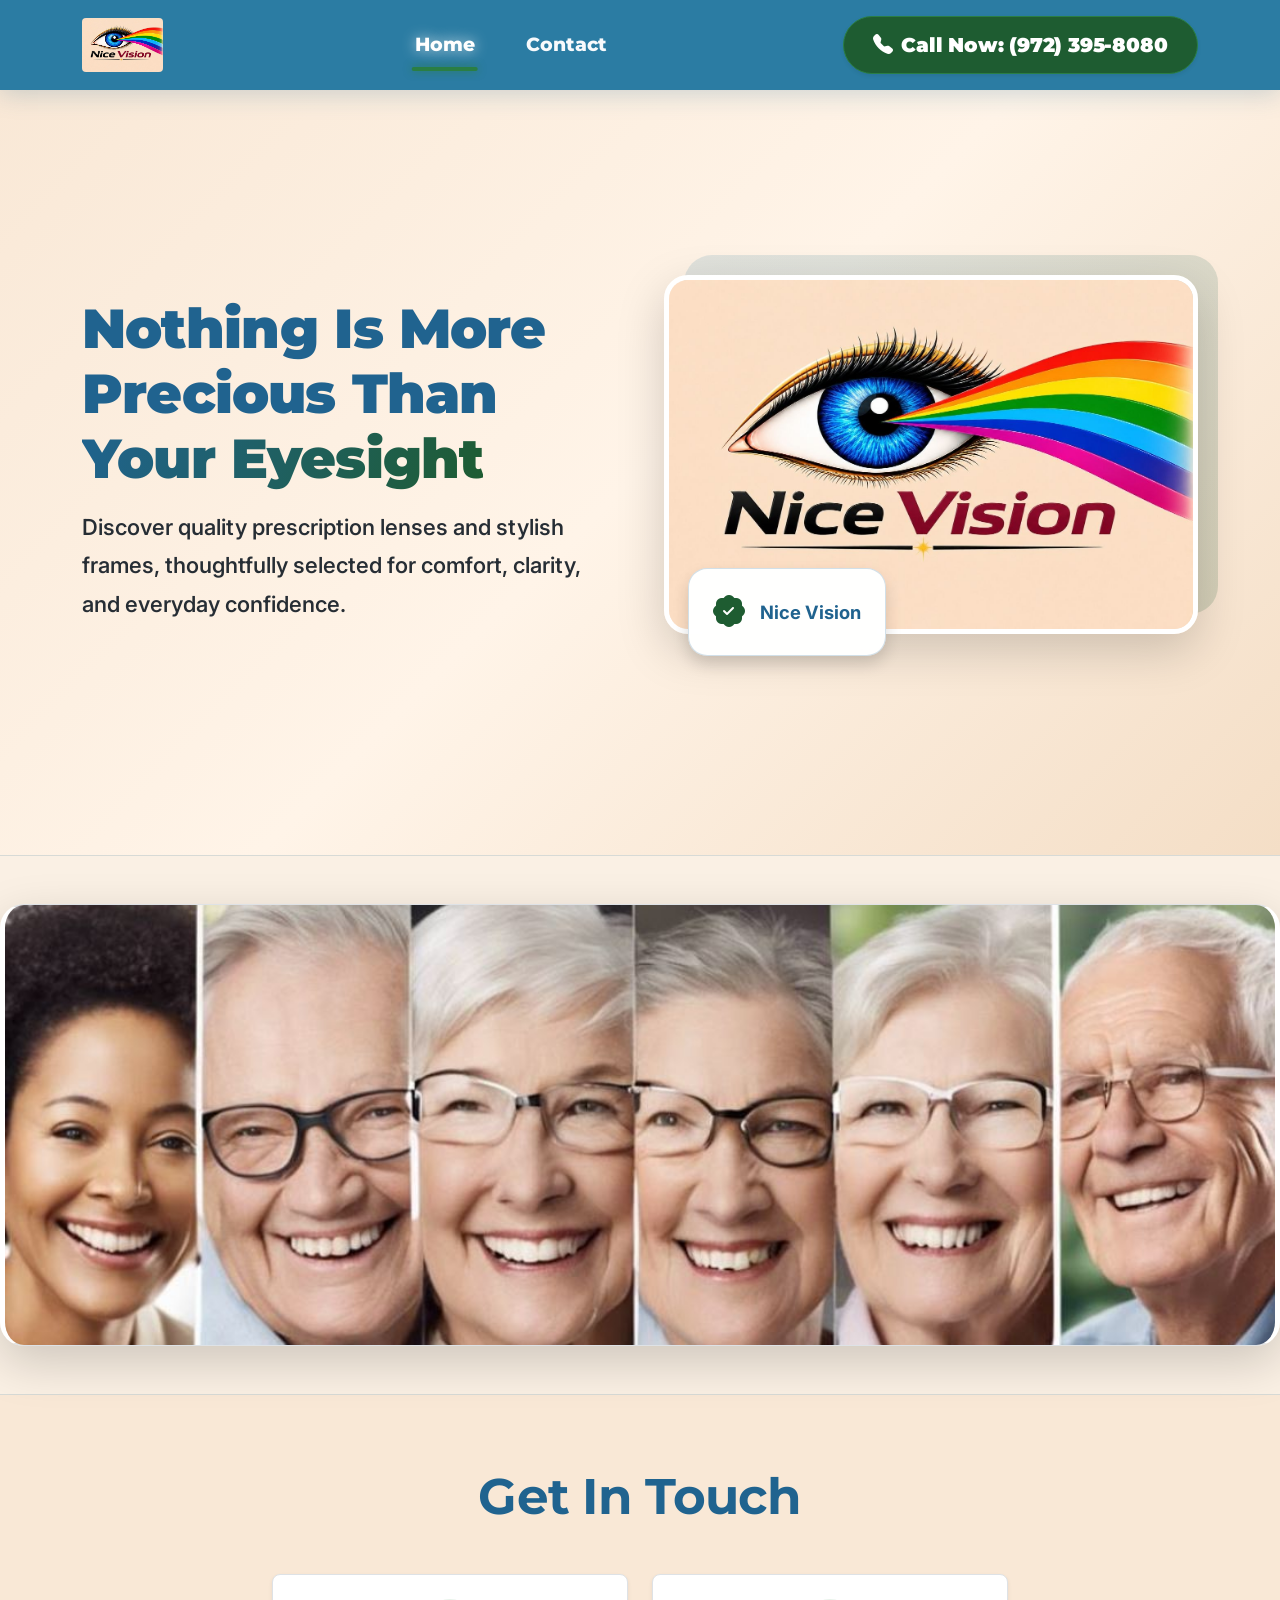
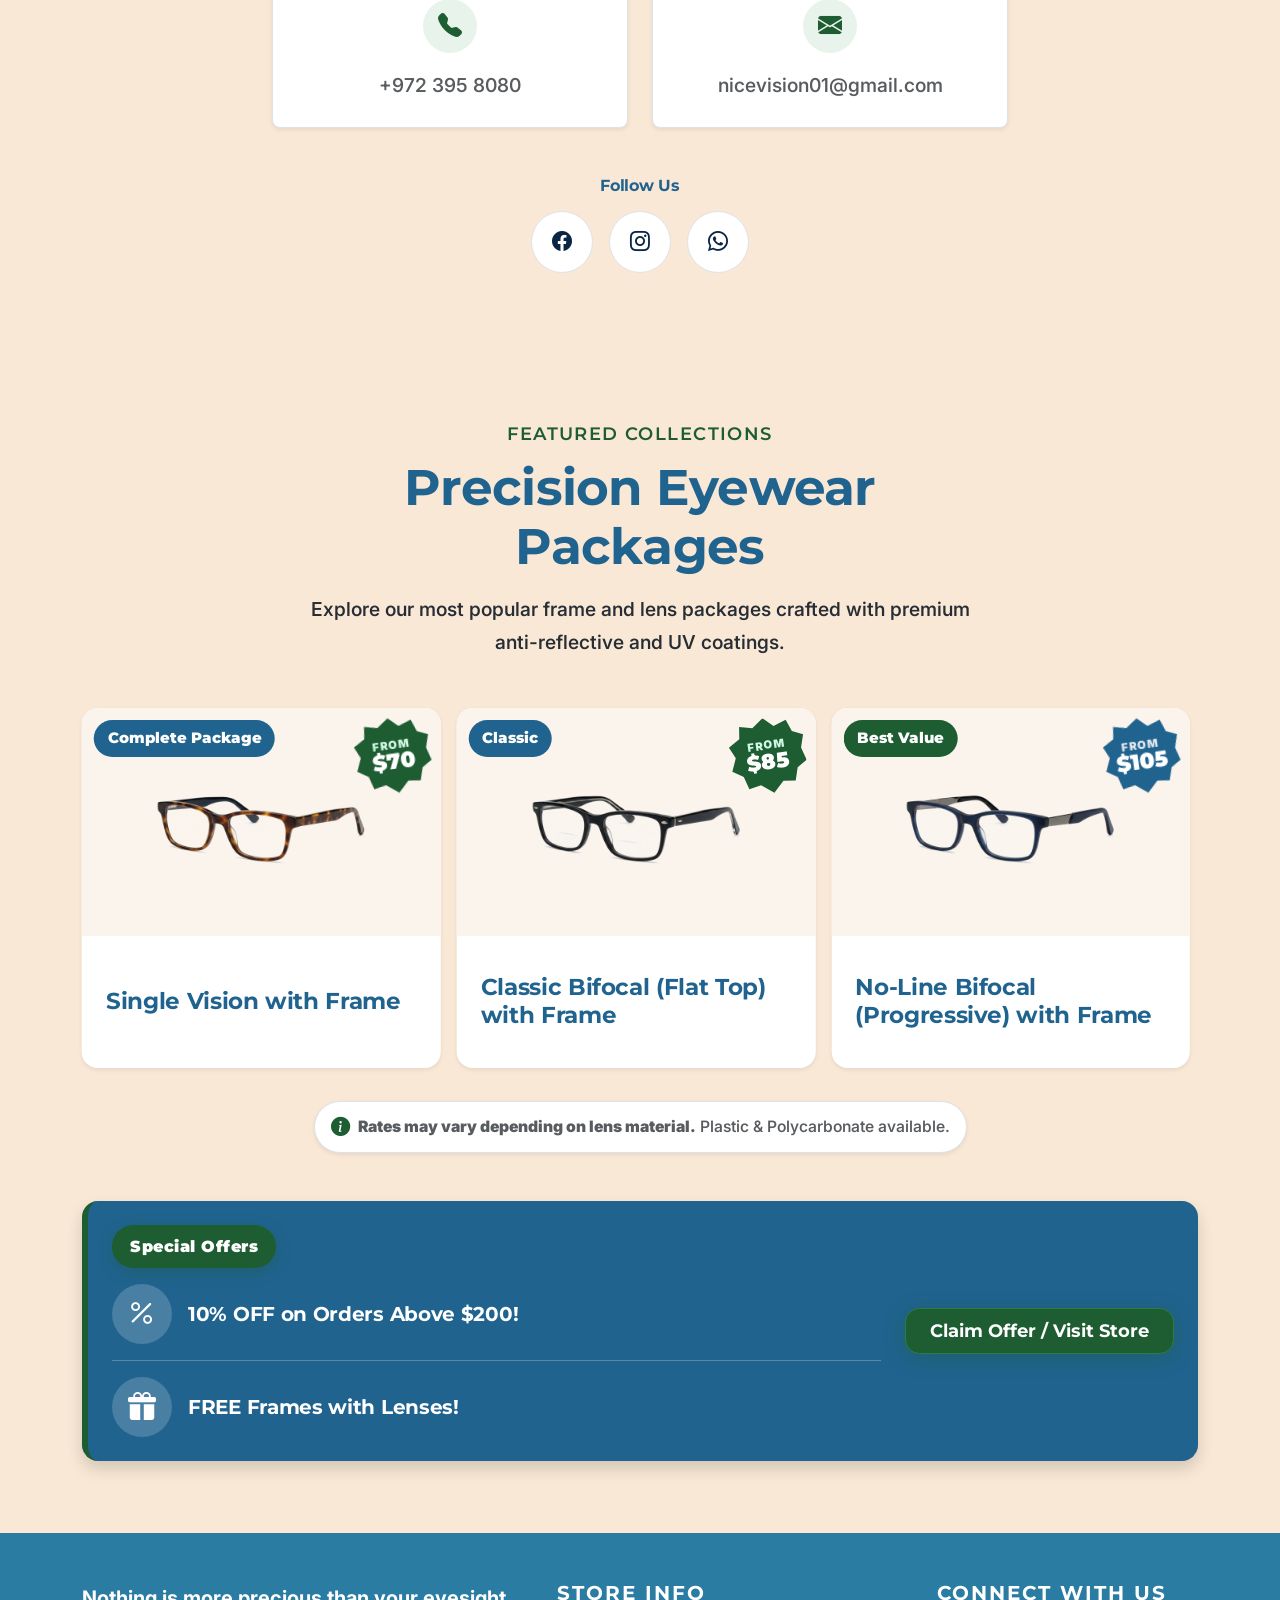
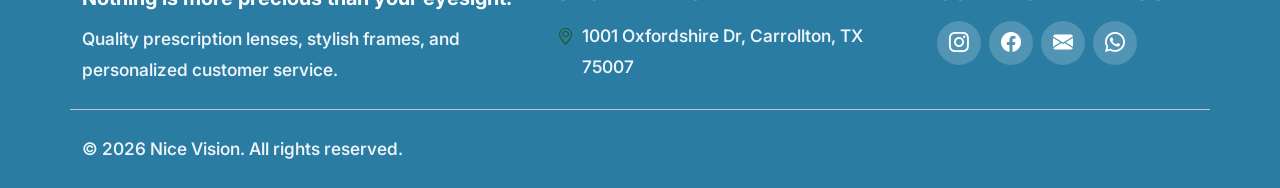
==== index.html @ 2937a17f "updated" ====
<!DOCTYPE html>
<html lang="en">

<head>
  <meta charset="UTF-8">
  <meta name="viewport" content="width=device-width, initial-scale=1.0">
  <meta name="description"
    content="Nice Vision - 40+ Years Legacy in Eyewear & Eyecare. Handcrafted frames, precision lenses, progressive bifocals, and family eyewear in DFW, TX.">
  <meta name="keywords"
    content="Nice Vision, Eyewear, Glasses, Bifocals, Progressive Lenses, DFW TX, Free Frames, 40 Years Legacy">
  <title>Nice Vision | Nothing is more precious than your eyesight</title>

  <!-- Google Fonts -->
  <link rel="preconnect" href="https://fonts.googleapis.com">
  <link rel="preconnect" href="https://fonts.gstatic.com" crossorigin>
  <link
    href="https://fonts.googleapis.com/css2?family=Inter:wght@400;500;600;700&family=Montserrat:wght@600;700;800;900&display=swap"
    rel="stylesheet">

  <!-- Bootstrap 5 CSS CDN -->
  <link href="https://cdn.jsdelivr.net/npm/bootstrap@5.3.3/dist/css/bootstrap.min.css" rel="stylesheet"
    integrity="sha384-QWTKZyjpPEjISv5WaRU9OFeRpok6YctnYmDr5pNlyT2bRjXh0JMhjY6hW+ALEwIH" crossorigin="anonymous">

  <!-- Bootstrap Icons CDN -->
  <link rel="stylesheet" href="https://cdn.jsdelivr.net/npm/bootstrap-icons@1.11.3/font/bootstrap-icons.min.css">

  <!-- Custom CSS -->
  <link rel="stylesheet" href="style.css?v=1.6">
</head>

<body>

  <!-- ================= HEADER & NAVBAR ================= -->
  <header class="sticky-top">
    <nav class="navbar navbar-expand-lg navbar-dark brand-navbar" aria-label="Main Navigation">
      <div class="container">
        <a class="navbar-brand d-flex align-items-center" href="index.html" aria-label="Nice Vision Home">
          <img src="assets/logo-nicevision.jpg" alt="Nice Vision Logo" class="brand-logo-img">
        </a>

        <button class="navbar-toggler border-0 shadow-none p-2" type="button" data-bs-toggle="collapse"
          data-bs-target="#navbarContent" aria-controls="navbarContent" aria-expanded="false"
          aria-label="Toggle navigation">
          <span class="navbar-toggler-icon"></span>
        </button>

        <div class="collapse navbar-collapse" id="navbarContent">
          <ul class="navbar-nav mx-auto mb-2 mb-lg-0 gap-lg-3">
            <li class="nav-item">
              <a class="nav-link active" aria-current="page" href="#home">Home</a>
            </li>

            <li class="nav-item">
              <a class="nav-link" href="contact.html">Contact</a>
            </li>
          </ul>

          <div class="d-flex align-items-center gap-2 mt-3 mt-lg-0">
            <a href="tel:9723958080" class="btn btn-call-cta d-inline-flex align-items-center gap-2 shadow-sm">
              <i class="bi bi-telephone-fill"></i>
              <span>Call Now: (972) 395-8080</span>
            </a>
          </div>
        </div>
      </div>
    </nav>
  </header>

  <main>
    <!-- ================= HERO SECTION ================= -->
    <section id="home" class="hero-section py-5 d-flex align-items-center">
      <div class="container py-lg-4">
        <div class="row align-items-center g-5">
          <!-- Text Column -->
          <div class="col-lg-6 order-2 order-lg-1 text-center text-lg-start">

          

            <h1 class="hero-title fw-extrabold mb-3">
              Nothing Is More<br>Precious Than<br><span class="text-gradient">Your Eyesight</span>
            </h1>
            <p class="hero-subtitle mb-4 text-secondary-contrast">
              Discover quality prescription lenses and stylish frames, thoughtfully selected for comfort, clarity, and
              everyday confidence.
            </p>
            <!--
            <div class="d-flex flex-column flex-sm-row justify-content-center justify-content-lg-start gap-3 pt-2">
              <a href="#products" class="btn btn-primary-custom btn-lg shadow">
                <i class="bi bi-glasses me-2"></i>Explore Products
              </a>
              <a href="contact.html" class="btn btn-outline-custom btn-lg">
                <i class="bi bi-geo-alt-fill me-2 text-accent-sky"></i>Visit Our Store
              </a>
            </div>
            -->

            <!-- Quick Feature Ticker / Highlights (Commented out as requested) -->
            <!--
            <div class="row g-3 mt-4 pt-3 border-top border-light-subtle text-start">
              <div class="col-4">
                <div class="d-flex align-items-center gap-2">
                  <i class="bi bi-award-fill text-accent-yellow fs-4"></i>
                  <div>
                    <div class="fw-bold text-navy small">40+ Years</div>
                    <div class="text-muted extra-small">Trusted Legacy</div>
                  </div>
                </div>
              </div>
              <div class="col-4">
                <div class="d-flex align-items-center gap-2">
                  <i class="bi bi-tag-fill text-accent-sky fs-4"></i>
                  <div>
                    <div class="fw-bold text-navy small">Best Pricing</div>
                    <div class="text-muted extra-small">From $70 Up</div>
                  </div>
                </div>
              </div>
              <div class="col-4">
                <div class="d-flex align-items-center gap-2">
                  <i class="bi bi-shield-check text-accent-yellow fs-4"></i>
                  <div>
                    <div class="fw-bold text-navy small">100% Quality</div>
                    <div class="text-muted extra-small">Guaranteed Fit</div>
                  </div>
                </div>
              </div>
            </div>
            -->
          </div>

          <!-- Hero Image Column -->
          <div class="col-lg-6 order-1 order-lg-2">
            <div class="hero-image-container position-relative">
              <div class="hero-image-card shadow-lg">
                <img src="./assets/logo-nicevision.jpg"
                  alt="Modern stylish glasses with crystal clear prescription lenses"
                  class="img-fluid rounded-4 main-hero-img w-100 object-fit-cover" loading="eager">
              </div>
              <div class="hero-floating-badge shadow">
                <div class="starburst-icon">
                  <i class="bi bi-patch-check-fill text-accent-yellow fs-2"></i>
                </div>
                <div>
                  <div class="fw-bold text-navy">Nice Vision</div>
                </div>
              </div>
              <div class="hero-backdrop-shape"></div>
            </div>
          </div>
        </div>
      </div>
    </section>

    <!-- ================= EYEWEAR FOR ALL GENERATIONS SECTION ================= -->
   <section id="generations" class="generations-section py-5">
  <div class="container-fluid px-0">
    <div class="generations-img-card shadow-lg overflow-hidden border-top border-bottom">
      <img src="./assets/model-2.JPG"
        alt="Family grandmother and grandchild smiling together wearing stylish optical glasses"
        class="img-fluid w-100 object-fit-cover generations-main-img" loading="lazy">
    </div>
  </div>
</section>






<section id="contact" class="contact-section py-5">
  <div class="container py-lg-4">
    <div class="text-center mb-5">
      <!-- <span class="section-subtitle text-uppercase fw-semibold tracking-wider text-accent-sky mb-2 d-inline-block">
        Get In Touch
      </span> -->
      <h2 class="section-title text-navy fw-bold mb-3">Get In Touch</h2>
    </div>

    <div class="row g-4 justify-content-center">
      <!-- Mobile -->
      <div class="col-md-6 col-lg-4">
        <a href="tel:+9723958080" class="text-decoration-none">
          <div class="feature-card p-4 rounded-3 h-100 border shadow-sm bg-white text-center">
            <div class="feature-icon-box bg-green-subtle text-accent-green rounded-circle mx-auto mb-3">
              <i class="bi bi-telephone-fill fs-4"></i>
            </div>
            <!-- <h3 class="h6 fw-bold text-navy mb-1">Mobile</h3> -->
            <span class="text-muted">+972 395 8080</span>
          </div>
        </a>
      </div>

      <!-- Email -->
      <div class="col-md-6 col-lg-4">
        <a href="mailto:nicevision01@gmail.com" class="text-decoration-none">
          <div class="feature-card p-4 rounded-3 h-100 border shadow-sm bg-white text-center">
            <div class="feature-icon-box bg-sky-subtle text-accent-sky rounded-circle mx-auto mb-3">
              <i class="bi bi-envelope-fill fs-4"></i>
            </div>
            <!-- <h3 class="h6 fw-bold text-navy mb-1">Email</h3> -->
            <span class="text-muted">nicevision01@gmail.com</span>
          </div>
        </a>
      </div>
    </div>

    <!-- Social Icons -->
    <div class="text-center mt-5">
      <h1 class="h6 fw-bold text-navy mb-3">Follow Us</h1>
      <div class="d-flex justify-content-center gap-3">
        <a href="https://facebook.com/yourpage" target="_blank" rel="noopener" aria-label="Facebook" class="social-link">
          <i class="bi bi-facebook"></i>
        </a>
        <a href="https://instagram.com/yourpage" target="_blank" rel="noopener" aria-label="Instagram" class="social-link">
          <i class="bi bi-instagram"></i>
        </a>
        <a href="https://wa.me/910000000000" target="_blank" rel="noopener" aria-label="WhatsApp" class="social-link">
          <i class="bi bi-whatsapp"></i>
        </a>
        <!-- <a href="https://youtube.com/@yourpage" target="_blank" rel="noopener" aria-label="YouTube" class="social-link">
          <i class="bi bi-youtube"></i>
        </a> -->
      </div>
    </div>
  </div>
</section>






  


    <!-- ================= FEATURED PRODUCTS SECTION ================= -->
    <section id="products" class="products-section py-5">
      <div class="container py-lg-4">
        <div class="text-center max-w-700 mx-auto mb-5">
          <span class="section-subtitle text-uppercase fw-semibold tracking-wider text-accent-sky mb-2 d-inline-block">
            Featured Collections
          </span>
          <h2 class="section-title text-navy fw-bold mb-3">
            Precision Eyewear Packages
          </h2>
          <p class="text-secondary-contrast">
            Explore our most popular frame and lens packages crafted with premium anti-reflective and UV coatings.
          </p>
        </div>

        <!-- Product Carousel Container -->
        <div class="product-carousel-wrapper position-relative overflow-hidden" id="productCarouselWrapper">
          <div class="product-carousel-track" id="productCarouselTrack">
            <!-- Card 1: Single Vision with Frame -->
            <div class="product-carousel-slide">
              <div
                class="card product-card h-100 border-0 shadow-sm rounded-4 overflow-hidden position-relative d-flex flex-column">
                <div class="starburst-badge" aria-label="$70">
                  <div class="starburst-inner">
                    <span class="badge-from">FROM</span>
                    <span class="badge-price">$70</span>
                  </div>
                </div>

                <div class="product-img-wrapper">
                  <img src="assets/product-single-vision.png" class="card-img-top product-img"
                    alt="Single Vision with Frame Eyeglasses" loading="lazy">
                  <span class="product-tag">Complete Package</span>
                </div>

                <div
                  class="card-body p-3 p-md-4 d-flex flex-column flex-grow-1 justify-content-center text-center text-md-start">
                  <h3 class="card-title h5 fw-bold text-navy mb-0">Single Vision with Frame</h3>
                </div>
              </div>
            </div>

            <!-- Card 2: Classic Bifocal (Flat Top) with Frame -->
            <div class="product-carousel-slide">
              <div
                class="card product-card h-100 border-0 shadow-sm rounded-4 overflow-hidden position-relative d-flex flex-column">
                <div class="starburst-badge" aria-label="$85">
                  <div class="starburst-inner">
                    <span class="badge-from">FROM</span>
                    <span class="badge-price">$85</span>
                  </div>
                </div>

                <div class="product-img-wrapper">
                  <img src="assets/product-classic-bifocal.png" class="card-img-top product-img"
                    alt="Classic Bifocal Flat Top with Frame Glasses" loading="lazy">
                  <span class="product-tag">Classic</span>
                </div>

                <div
                  class="card-body p-3 p-md-4 d-flex flex-column flex-grow-1 justify-content-center text-center text-md-start">
                  <h3 class="card-title h5 fw-bold text-navy mb-0">Classic Bifocal (Flat Top) with Frame</h3>
                </div>
              </div>
            </div>

            <!-- Card 3: No-Line Bifocal (Progressive) with Frame -->
            <div class="product-carousel-slide">
              <div
                class="card product-card h-100 border-0 shadow-sm rounded-4 overflow-hidden position-relative highlight-product d-flex flex-column">
                <div class="starburst-badge starburst-highlight" aria-label="$105">
                  <div class="starburst-inner">
                    <span class="badge-from">FROM</span>
                    <span class="badge-price">$105</span>
                  </div>
                </div>

                <div class="product-img-wrapper">
                  <img src="assets/product-progressive-bifocal.png" class="card-img-top product-img"
                    alt="No-Line Bifocal Progressive with Frame" loading="lazy">
                  <span class="product-tag tag-best">Best Value</span>
                </div>

                <div
                  class="card-body p-3 p-md-4 d-flex flex-column flex-grow-1 justify-content-center text-center text-md-start">
                  <h3 class="card-title h5 fw-bold text-navy mb-0">No-Line Bifocal (Progressive) with Frame</h3>
                </div>
              </div>
            </div>

            <!-- Card 4: Clear Lens with No-Glare Coating -->
            <div class="product-carousel-slide">
              <div
                class="card product-card h-100 border-0 shadow-sm rounded-4 overflow-hidden position-relative d-flex flex-column">
                <div class="starburst-badge" aria-label="$70">
                  <div class="starburst-inner">
                    <span class="badge-from">FROM</span>
                    <span class="badge-price">$70</span>
                  </div>
                </div>

                <div class="product-img-wrapper">
                  <img src="assets/product-clear-lens-noglare.png" class="card-img-top product-img"
                    alt="Clear Lens with No-Glare Coating" loading="lazy">
                  <span class="product-tag">No-Glare AR</span>
                </div>

                <div
                  class="card-body p-3 p-md-4 d-flex flex-column flex-grow-1 justify-content-center text-center text-md-start">
                  <h3 class="card-title h5 fw-bold text-navy mb-0">Clear Lens with No-Glare Coating</h3>
                </div>
              </div>
            </div>

            <!-- Card 5: Transition Lens (Polycarbonate) with Frame -->
            <div class="product-carousel-slide">
              <div
                class="card product-card h-100 border-0 shadow-sm rounded-4 overflow-hidden position-relative d-flex flex-column">
                <div class="starburst-badge" aria-label="$200">
                  <div class="starburst-inner">
                    <span class="badge-from">FROM</span>
                    <span class="badge-price">$200</span>
                  </div>
                </div>

                <div class="product-img-wrapper">
                  <img src="assets/product-transition-lens.png" class="card-img-top product-img"
                    alt="Transition Lens Polycarbonate with Frame" loading="lazy">
                  <span class="product-tag">Photochromic</span>
                </div>

                <div
                  class="card-body p-3 p-md-4 d-flex flex-column flex-grow-1 justify-content-center text-center text-md-start">
                  <h3 class="card-title h5 fw-bold text-navy mb-0">Transition Lens (Polycarbonate) with Frame</h3>
                </div>
              </div>
            </div>
          </div>
        </div>

        <!-- Pricing Note Alert Banner -->
        <div class="row justify-content-center mt-4">
          <div class="col-12 col-lg-8 text-center">
            <div class="p-2 px-3 bg-white rounded-pill shadow-sm border d-inline-flex align-items-center gap-2">
              <i class="bi bi-info-circle-fill text-accent-green"></i>
              <span class="extra-small text-muted"><strong>Rates may vary depending on lens material.</strong> Plastic &
                Polycarbonate available.</span>
            </div>
          </div>
        </div>

        <!-- Special Banner Offer: Above $200 10% OFF -->
        <!-- <div
          class="special-promo-banner mt-5 p-4 rounded-4 text-white d-flex flex-column flex-md-row align-items-center justify-content-between gap-3 shadow">
          <div class="d-flex align-items-center gap-3">
            <div class="promo-icon-badge">
              <i class="bi bi-percent fs-3 text-accent-yellow"></i>
            </div>
            <div>
              <div class="d-flex align-items-center gap-2 mb-1">
                <span class="promo-pill-green">Special Offer</span>
                <h3 class="h5 fw-bold mb-0">10% OFF on Orders Above $200!</h3>
              </div>
             
            </div>
          </div>
          <a href="contact.html" class="btn btn-accent-yellow fw-bold px-4 py-2 text-navy text-nowrap">
            Claim Offer / Visit Store
          </a>




        </div> -->

            <!-- Special Offer 1 Hero Pill -->
            <!-- <div class="hero-offer-pill mb-3">
              <i class="bi bi-gift-fill text-warning fs-5"></i>
              <span>Special Offer: <strong>FREE Frames with Lenses!</strong></span>
            </div> -->
          




           <div class="special-promo-banner mt-5 p-4 rounded-4 text-white d-flex flex-column flex-lg-row align-items-center justify-content-between gap-4 shadow">

  <div class="w-100">

    <!-- Single heading -->
    <span class="promo-pill-green d-inline-block mb-3">Special Offers</span>

    <div class="d-flex flex-column gap-3">

      <!-- Offer 1 -->
      <div class="d-flex align-items-center gap-3">
        <div class="promo-icon-badge flex-shrink-0">
          <i class="bi bi-percent fs-3 text-accent-yellow"></i>
        </div>
        <h3 class="h5 fw-bold mb-0">10% OFF on Orders Above $200!</h3>
      </div>

      <hr class="promo-divider my-0">

      <!-- Offer 2 -->
      <div class="d-flex align-items-center gap-3">
        <div class="promo-icon-badge flex-shrink-0">
          <i class="bi bi-gift-fill fs-3 text-accent-yellow"></i>
        </div>
        <h3 class="h5 fw-bold mb-0">FREE Frames with Lenses!</h3>
      </div>

    </div>
  </div>

  <!-- Button -->
  <a href="contact.html" class="btn btn-accent-yellow fw-bold px-4 py-2 text-navy text-nowrap">
    Claim Offer / Visit Store
  </a>

</div>






      </div>
    </section>

    <!-- ================= VISIT US & STORE INFO SECTION (Commented out as requested) ================= -->
    <!--
    <section id="visit" class="contact-section py-5 bg-light-section">
      <div class="container py-lg-4">
        <div class="text-center max-w-700 mx-auto mb-5">
          <span class="section-subtitle text-uppercase fw-semibold tracking-wider text-accent-sky mb-2 d-inline-block">
            Visit Our Store
          </span>
          <h2 class="section-title text-navy fw-bold mb-3">
            Come See Us in DFW, TX
          </h2>
          <p class="text-secondary-contrast">
            Drop by our DFW store for custom frame styling, precision lens fitting, and friendly optical advice. Walk-ins are always warmly welcomed!
          </p>
        </div>

        <div class="row g-4">
          <div class="col-lg-5">
            <div class="bg-white p-4 p-md-5 rounded-4 shadow-sm h-100 d-flex flex-column justify-content-between">
              <div>
                <span class="badge bg-yellow-subtle text-navy border border-warning px-3 py-2 fw-semibold rounded-pill mb-3">
                  <i class="bi bi-geo-alt-fill text-warning me-1"></i> DFW, TX Location
                </span>
                <h3 class="h4 fw-bold text-navy mb-3">Nice Vision Optical</h3>
                <p class="text-muted small mb-4">
                  Serving DFW and the surrounding community with premium frames, accurate prescriptions, and family-friendly optical care.
                </p>

                <div class="contact-details-box mb-4">
                  <div class="d-flex align-items-start gap-3 mb-3">
                    <div class="contact-icon bg-sky-subtle text-accent-sky rounded-circle">
                      <i class="bi bi-geo-alt-fill fs-5"></i>
                    </div>
                    <div>
                      <span class="fw-bold text-navy d-block">Store Address</span>
                      <address class="text-muted mb-0 small not-italic">
                        1001 Oxfordshire Dr,<br>
                        DFW, TX 75007
                      </address>
                    </div>
                  </div>

                  <div class="d-flex align-items-start gap-3 mb-3">
                    <div class="contact-icon bg-yellow-subtle text-accent-yellow rounded-circle">
                      <i class="bi bi-telephone-fill fs-5"></i>
                    </div>
                    <div>
                      <span class="fw-bold text-navy d-block">Call Us Directly</span>
                      <a href="tel:9723958080" class="text-decoration-none fw-semibold text-accent-sky small">
                        (972) 395-8080
                      </a>
                    </div>
                  </div>

                  <div class="d-flex align-items-start gap-3 mb-3">
                    <div class="contact-icon bg-sky-subtle text-accent-sky rounded-circle">
                      <i class="bi bi-clock-fill fs-5"></i>
                    </div>
                    <div>
                      <span class="fw-bold text-navy d-block">Store Hours</span>
                      <span class="text-muted small">Mon - Sat: 9:30 AM - 6:00 PM</span>
                      <span class="d-block extra-small text-success fw-semibold mt-1"><i class="bi bi-check-circle-fill me-1"></i>Walk-Ins Always Welcome</span>
                    </div>
                  </div>
                </div>
              </div>

              <div class="pt-3 border-top">
                <a href="contact.html" class="btn btn-primary-custom w-100 py-3 fw-bold shadow-sm d-flex align-items-center justify-content-center gap-2 mb-2">
                  <span>Send Us a Message / Inquiry</span>
                  <i class="bi bi-arrow-right"></i>
                </a>
                <a href="tel:9723958080" class="btn btn-outline-custom w-100 py-2 small fw-semibold text-center">
                  <i class="bi bi-telephone me-1"></i> Call (972) 395-8080
                </a>
              </div>

            </div>
          </div>

          <div class="col-lg-7">
            <div class="bg-white p-4 p-md-5 rounded-4 shadow-sm h-100 d-flex flex-column">
              <div class="d-flex justify-content-between align-items-center mb-3">
                <h3 class="h4 fw-bold text-navy mb-0">Interactive Store Map</h3>
                <a href="https://maps.google.com/?q=1001+Oxfordshire+Dr,+DFW,+TX+75007" target="_blank" rel="noopener noreferrer" class="btn btn-link text-accent-sky p-0 small fw-semibold text-decoration-none">
                  <i class="bi bi-box-arrow-up-right me-1"></i> Get Directions
                </a>
              </div>
              
              <div class="map-wrapper rounded-4 overflow-hidden flex-grow-1 shadow-inner position-relative">
                <iframe 
                  title="Nice Vision DFW TX Location Map"
                  src="https://www.google.com/maps/embed?pb=!1m18!1m12!1m3!1d3345.9221588698144!2d-96.9069356!3d33.0058145!2m3!1f0!2f0!3f0!3m2!1i1024!2i768!4f13.1!3m3!1m2!1s0x864c2438cb4499d1%3A0x6b772c916ec6fba0!2s1001%20Oxfordshire%20Dr%2C%20DFW%2C%20TX%2075007!5e0!3m2!1sen!2sus!4v1700000000000!5m2!1sen!2sus" 
                  width="100%" 
                  height="100%" 
                  style="border:0; min-height: 380px;" 
                  allowfullscreen="" 
                  loading="lazy" 
                  referrerpolicy="no-referrer-when-downgrade">
                </iframe>
              </div>
            </div>
          </div>
        </div>
      </div>
    </section>
    -->
  </main>

  <!-- ================= FOOTER ================= -->
  <footer class="footer bg-navy text-white pt-5 pb-4">
    <div class="container">
      <div class="row g-4 pb-4 border-bottom border-secondary-subtle">

        <!-- Brand Summary -->
        <div class="col-lg-5 col-md-12">
          <p class="fs-5 fw-bold text-white mb-2">
            Nothing is more precious than your eyesight.
          </p>
          <p class="text-light-muted small mb-0">
            Quality prescription lenses, stylish frames, and personalized customer service.
          </p>
        </div>

        <!-- Store Info -->
        <div class="col-lg-4 col-md-6">
          <h4 class="h6 fw-bold text-white mb-3 text-uppercase tracking-wider">Store Info</h4>
          <ul class="list-unstyled text-light-muted small d-flex flex-column gap-2 mb-0">
            <li class="d-flex gap-2">
              <i class="bi bi-geo-alt text-accent-yellow"></i>
              <span>1001 Oxfordshire Dr, Carrollton, TX 75007</span>
            </li>
            <!--
            <li class="d-flex gap-2">
              <i class="bi bi-telephone text-accent-sky"></i>
              <a href="tel:9723958080" class="text-white text-decoration-none">(972) 395-8080</a>
            </li>
            -->
            <!-- <li class="d-flex gap-2">
              <i class="bi bi-clock text-accent-yellow"></i>
              <span>Mon – Sat: 9:30 AM – 6:00 PM</span>
            </li> -->
          </ul>
        </div>

        <!-- Connect With Us -->
        <div class="col-lg-3 col-md-6">
          <h4 class="h6 fw-bold text-white mb-3 text-uppercase tracking-wider">Connect With Us</h4>
          <div class="d-flex gap-2">
            <a href="https://instagram.com" target="_blank" rel="noopener noreferrer" class="social-icon-btn"
              aria-label="Nice Vision on Instagram"><i class="bi bi-instagram"></i></a>
            <a href="https://facebook.com" target="_blank" rel="noopener noreferrer" class="social-icon-btn"
              aria-label="Nice Vision on Facebook"><i class="bi bi-facebook"></i></a>
            <a href="mailto:nicevisionopt@gmail.com" class="social-icon-btn" aria-label="Email Nice Vision via Gmail"><i
                class="bi bi-envelope-fill"></i></a>
            <a href="https://wa.me/19723958080" target="_blank" rel="noopener noreferrer" class="social-icon-btn"
              aria-label="Nice Vision on WhatsApp"><i class="bi bi-whatsapp"></i></a>
          </div>
        </div>

      </div>

      <!-- Copyright & Bottom Bar -->
      <div
        class="d-flex flex-column flex-sm-row justify-content-between align-items-center pt-4 small text-light-muted">
        <div>
          &copy; <span id="currentYear"></span> Nice Vision. All rights reserved.
        </div>
        <!--
        <div class="d-flex gap-3 mt-2 mt-sm-0">
          <a href="#" class="text-light-muted text-decoration-none">Privacy Policy</a>
          <span>•</span>
          <a href="#" class="text-light-muted text-decoration-none">Terms of Service</a>
          <span>•</span>
          <a href="#" class="text-light-muted text-decoration-none">Accessibility</a>
        </div>
        -->
      </div>
    </div>
  </footer>

  <!-- Bootstrap 5 JS Bundle with Popper -->
  <script src="https://cdn.jsdelivr.net/npm/bootstrap@5.3.3/dist/js/bootstrap.bundle.min.js"
    integrity="sha384-YvpcrYf0tY3lHB60NNkmXc5s9fDVZLESaAA55NDzOxhy9GkcIdslK1eN7N6jIeHz"
    crossorigin="anonymous"></script>

  <!-- Custom JavaScript -->
  <script src="script.js"></script>
</body>

</html>
---- style.css ----
/* ==========================================================================
   Nice Vision - Brand Stylesheet
   Color Palette:
     - Main Background: #F9E8D6 (Warm peach/cream)
     - Soft Light Ocean/Cerulean Blue: #2B7CA3 / #20638F (Lighter fresh blue theme)
     - Subheadings / Accents: #1E5C31 (Dark Green)
     - Body Text: #262D34 (Bolder dark text for high legibility)
     - Primary Buttons / Navbar / Footer: #2B7CA3 (Fresh Coastal Blue)
     - Heading Font: Montserrat (Bold / Heavy Sans-Serif 850-900)
     - Body Font: Inter (Modern sans-serif 550)
   ========================================================================== */

:root {
  /* Color Palette */
  --color-bg-main: #F9E8D6;
  --color-bg-subtle: #FAF0E4;
  --color-bg-card: #FFFFFF;
  
  /* Lighter Fresh Ocean / Cerulean Blue Theme */
  --color-navy: #20638F;            /* Primary heading & brand text color */
  --color-navy-dark: #174E72;       /* Deep state for crisp contrast */
  --color-navy-light: #3D91BD;      /* Light ocean blue tint */
  --color-blue-subtle: #E1EFF7;     /* Soft blue badge/icon tint */
  
  /* Green Accents */
  --color-green: #1E5C31;
  --color-green-light: #2A7E44;
  --color-green-subtle: #E8F3EB;
  
  /* Text */
  --color-text-main: #20638F;
  --color-text-body: #262D34;
  --color-text-subheading: #1E5C31;
  --color-text-muted: #4A5568;
  
  /* Buttons & Footer */
  --color-btn-bg: #2B7CA3;
  --color-btn-hover: #1E6283;
  --color-btn-text: #FFFFFF;
  
  --color-footer-bg: #2B7CA3;
  --color-footer-text: #FFFFFF;
  --color-footer-accent: #1E5C31;
  
  --color-border: rgba(32, 99, 143, 0.16);
  --color-border-green: rgba(30, 92, 49, 0.28);
  
  /* Typography */
  --font-heading: 'Montserrat', -apple-system, BlinkMacSystemFont, "Segoe UI", Roboto, sans-serif;
  --font-body: 'Inter', -apple-system, BlinkMacSystemFont, "Segoe UI", Roboto, sans-serif;

  --transition-speed: 0.25s;
  --transition-ease: cubic-bezier(0.4, 0, 0.2, 1);
  --shadow-sm: 0 2px 10px rgba(32, 99, 143, 0.08);
  --shadow-md: 0 10px 28px rgba(32, 99, 143, 0.13);
  --shadow-lg: 0 20px 38px rgba(32, 99, 143, 0.18);
  --shadow-glow-blue: 0 4px 20px rgba(43, 124, 163, 0.35);
  --shadow-glow-green: 0 4px 20px rgba(30, 92, 49, 0.35);
}

/* Base & Reset */
html {
  scroll-behavior: smooth;
  scroll-padding-top: 80px;
  overflow-x: hidden;
  font-size: 16px;
}

body {
  font-family: var(--font-body);
  color: var(--color-text-body);
  background-color: var(--color-bg-main);
  font-size: 1.2rem;
  font-weight: 550;
  line-height: 1.75;
  -webkit-font-smoothing: antialiased;
  overflow-x: hidden;
  max-width: 100%;
}

/* Headings */
h1, h2, h3, h4, h5, h6, .brand-text {
  font-family: var(--font-heading);
  color: var(--color-navy);
  font-weight: 900;
  letter-spacing: -0.015em;
}

/* Utilities & Color Classes */
.text-navy { color: var(--color-navy) !important; }
.text-accent-green,
.text-accent-sky,
.text-accent-yellow { color: var(--color-green) !important; }
.text-secondary-contrast { color: var(--color-text-body) !important; font-weight: 550; font-size: 1.2rem; }
.text-light-muted { color: #EFF6FA !important; }
.bg-navy { background-color: var(--color-footer-bg) !important; }
.bg-light-section { background-color: var(--color-bg-main) !important; }
.bg-green-subtle,
.bg-sky-subtle,
.bg-yellow-subtle { background-color: var(--color-green-subtle) !important; color: var(--color-green) !important; }
.tracking-wide { letter-spacing: 0.05em; }
.tracking-wider { letter-spacing: 0.1em; }
.extra-small { font-size: 0.98rem; font-weight: 550; }
.small, small { font-size: 1.08rem; font-weight: 550; }
.max-w-700 { max-width: 700px; }
.not-italic { font-style: normal; }

/* ================= NAVBAR ================= */
.brand-navbar {
  background: var(--color-navbar-bg, #2B7CA3);
  box-shadow: 0 4px 24px rgba(32, 99, 143, 0.22);
  padding-top: 1rem;
  padding-bottom: 1rem;
  transition: all var(--transition-speed) var(--transition-ease);
}

.brand-navbar .navbar-brand {
  display: flex;
  align-items: center;
  padding: 0;
  max-width: 70%;
  flex-shrink: 0;
  transition: transform var(--transition-speed) ease;
}

.brand-logo-img {
  height: 54px !important;
  max-height: 54px !important;
  width: auto !important;
  max-width: 240px !important;
  object-fit: contain;
  border-radius: 4px;
  display: block;
  transition: transform var(--transition-speed) ease;
}

.brand-navbar .navbar-brand:hover .brand-logo-img {
  transform: scale(1.03);
}

.footer-logo-img {
  height: 50px !important;
  max-height: 50px !important;
  width: auto !important;
  max-width: 220px !important;
  object-fit: contain;
  border-radius: 4px;
  display: block;
}

.brand-navbar .nav-link {
  color: #F8FAFC !important;
  font-family: var(--font-heading);
  font-weight: 800;
  font-size: 1.18rem;
  padding: 0.6rem 1.1rem !important;
  position: relative;
  transition: color var(--transition-speed) ease;
}

.brand-navbar .nav-link:hover,
.brand-navbar .nav-link.active {
  color: #FFFFFF !important;
  text-shadow: 0 0 14px rgba(255, 255, 255, 0.8);
}

.brand-navbar .nav-link::after {
  content: '';
  position: absolute;
  bottom: 0;
  left: 50%;
  transform: translateX(-50%);
  width: 0;
  height: 3.5px;
  background: var(--color-green-light);
  border-radius: 2px;
  box-shadow: 0 0 8px rgba(42, 126, 68, 0.8);
  transition: width var(--transition-speed) ease;
}

.brand-navbar .nav-link:hover::after,
.brand-navbar .nav-link.active::after {
  width: 70%;
}

/* Call Button in Navbar */
.btn-call-cta {
  background: var(--color-green);
  color: #FFFFFF !important;
  font-family: var(--font-heading);
  font-weight: 900;
  font-size: 1.25rem;
  padding: 0.8rem 1.85rem;
  border-radius: 50rem;
  border: 1.5px solid var(--color-green-light);
  box-shadow: 0 4px 18px rgba(30, 92, 49, 0.4), inset 0 1px 2px rgba(255, 255, 255, 0.3);
  transition: all var(--transition-speed) var(--transition-ease);
  position: relative;
  overflow: hidden;
  letter-spacing: -0.01em;
}

.btn-call-cta:hover {
  background: var(--color-green-light);
  color: #FFFFFF !important;
  transform: translateY(-2px) scale(1.02);
  box-shadow: 0 8px 25px rgba(30, 92, 49, 0.55), inset 0 1px 3px rgba(255, 255, 255, 0.5);
}

/* ================= CUSTOM BUTTONS ================= */
.btn-primary-custom {
  background: var(--color-btn-bg);
  border: 1.5px solid var(--color-navy-light);
  color: var(--color-btn-text) !important;
  font-family: var(--font-heading);
  font-weight: 850;
  font-size: 1.22rem;
  border-radius: 0.9rem;
  padding: 1.05rem 2.4rem;
  box-shadow: 0 6px 22px rgba(43, 124, 163, 0.35), inset 0 1px 1px rgba(255, 255, 255, 0.3);
  transition: all var(--transition-speed) var(--transition-ease);
}

.btn-primary-custom:hover {
  background: var(--color-btn-hover);
  color: var(--color-btn-text) !important;
  transform: translateY(-2px) scale(1.02);
  box-shadow: 0 10px 30px rgba(43, 124, 163, 0.5);
}

.btn-outline-custom {
  background: #FFFFFF;
  border: 2.5px solid var(--color-btn-bg);
  color: var(--color-btn-bg) !important;
  font-family: var(--font-heading);
  font-weight: 850;
  font-size: 1.22rem;
  border-radius: 0.9rem;
  padding: 1rem 2.4rem;
  box-shadow: 0 4px 16px rgba(43, 124, 163, 0.12);
  transition: all var(--transition-speed) var(--transition-ease);
}

.btn-outline-custom:hover {
  background: var(--color-btn-bg);
  border-color: var(--color-btn-bg);
  color: #FFFFFF !important;
  transform: translateY(-2px) scale(1.02);
  box-shadow: 0 8px 24px rgba(43, 124, 163, 0.3);
}

.btn-outline-custom:hover i {
  color: #FFFFFF !important;
}

/* Story / Secondary Action Button */
.btn-story-blue {
  background: var(--color-btn-bg);
  border: 2px solid var(--color-btn-bg);
  color: #FFFFFF !important;
  font-family: var(--font-heading);
  font-weight: 850;
  font-size: 1.2rem;
  border-radius: 0.9rem;
  padding: 1.05rem 2.4rem;
  box-shadow: 0 6px 20px rgba(43, 124, 163, 0.3);
  transition: all var(--transition-speed) var(--transition-ease);
  display: inline-flex;
  align-items: center;
  text-decoration: none;
}

.btn-story-blue:hover,
.btn-story-blue:focus,
.btn-story-blue:active {
  background: #FFFFFF !important;
  color: var(--color-btn-bg) !important;
  border-color: var(--color-btn-bg) !important;
  transform: translateY(-2px) scale(1.02);
  box-shadow: 0 8px 25px rgba(43, 124, 163, 0.25);
}

.btn-story-blue:hover i,
.btn-story-blue:focus i,
.btn-story-blue:active i {
  color: var(--color-btn-bg) !important;
}

.btn-accent-yellow {
  background: var(--color-green);
  color: #FFFFFF !important;
  font-family: var(--font-heading);
  font-weight: 850;
  font-size: 1.15rem;
  border: 1px solid var(--color-green-light);
  border-radius: 0.9rem;
  padding: 0.85rem 1.9rem;
  box-shadow: 0 4px 20px rgba(30, 92, 49, 0.4);
  transition: all var(--transition-speed) ease;
}

.btn-accent-yellow:hover {
  background: var(--color-green-light);
  color: #FFFFFF !important;
  transform: translateY(-2px) scale(1.02);
  box-shadow: 0 8px 28px rgba(30, 92, 49, 0.55);
}

/* ================= HERO SECTION ================= */
.hero-section {
  background: linear-gradient(135deg, #F9E8D6 0%, #FFF4E8 50%, #F4DEC6 100%);
  min-height: 85vh;
  position: relative;
  overflow: hidden;
}

.badge-subheading {
  background-color: var(--color-green-subtle);
  color: var(--color-green);
  font-family: var(--font-heading);
  font-weight: 900;
  font-size: 1.05rem;
  border: 1.5px solid rgba(30, 92, 49, 0.35);
  border-radius: 50rem;
  box-shadow: 0 2px 8px rgba(30, 92, 49, 0.12);
}

.hero-title {
  font-family: var(--font-heading);
  font-size: clamp(2.35rem, 4.3vw, 3.5rem);
  font-weight: 900;
  line-height: 1.18;
  color: var(--color-navy);
  max-width: 580px;
}

.text-gradient {
  background: linear-gradient(110deg, var(--color-navy) 0%, var(--color-green) 100%);
  -webkit-background-clip: text;
  -webkit-text-fill-color: transparent;
  font-weight: 900;
}

.hero-subtitle {
  font-size: 1.38rem;
  font-weight: 550;
  color: var(--color-text-body);
  line-height: 1.75;
  max-width: 620px;
}

.hero-image-container {
  position: relative;
  z-index: 1;
  margin-bottom: 2.2rem;
}

.hero-image-card {
  position: relative;
  border-radius: 1.5rem;
  overflow: hidden;
  border: 5px solid #FFFFFF;
  box-shadow: var(--shadow-lg);
  transition: transform var(--transition-speed) ease;
}

.hero-image-card:hover {
  transform: translateY(-4px);
}

.main-hero-img {
  max-height: 520px;
  width: 100%;
  object-fit: cover;
  background-color: #FFFFFF;
}

.hero-floating-badge {
  position: absolute;
  bottom: -22px;
  left: 24px;
  z-index: 5;
  background: rgba(255, 255, 255, 0.98);
  backdrop-filter: blur(10px);
  padding: 0.95rem 1.5rem;
  border-radius: 1.2rem;
  display: flex;
  align-items: center;
  gap: 0.95rem;
  border: 1.5px solid rgba(32, 99, 143, 0.2);
  font-size: 1.15rem;
  font-weight: 800;
  box-shadow: var(--shadow-md);
}

.hero-floating-badge i {
  color: var(--color-green) !important;
}

.hero-backdrop-shape {
  position: absolute;
  top: -20px;
  right: -20px;
  width: 100%;
  height: 100%;
  background: linear-gradient(135deg, rgba(43, 124, 163, 0.14) 0%, rgba(30, 92, 49, 0.16) 100%);
  border-radius: 1.75rem;
  z-index: -1;
}

/* ================= GENERATIONS SECTION ================= */
.generations-section {
  position: relative;
  background-color: var(--color-bg-subtle);
  border-top: 1px solid var(--color-border);
  border-bottom: 1px solid var(--color-border);
}

.generations-img-wrapper {
  position: relative;
  z-index: 1;
}

.generations-img-card {
  position: relative;
  border-radius: 1.5rem;
  overflow: hidden;
  border: 5px solid #FFFFFF;
  box-shadow: var(--shadow-lg);
  transition: transform var(--transition-speed) ease;
}

.generations-img-card:hover {
  transform: translateY(-4px);
}

.generations-main-img {
  max-height: 440px;
  width: 100%;
  object-fit: cover;
  object-position: center 20%;
  display: block;
}

.generations-floating-badge {
  position: absolute;
  bottom: -18px;
  right: 20px;
  background: #FFFFFF;
  border-radius: 1rem;
  border: 1.5px solid var(--color-border);
  box-shadow: var(--shadow-md);
  z-index: 2;
  min-width: 150px;
}

.generations-backdrop-shape {
  position: absolute;
  top: -15px;
  left: -15px;
  width: 100%;
  height: 100%;
  background: linear-gradient(135deg, rgba(30, 92, 49, 0.15) 0%, rgba(43, 124, 163, 0.15) 100%);
  border-radius: 1.75rem;
  z-index: -1;
}

/* ================= ABOUT SECTION ================= */
.about-section {
  position: relative;
  background-color: var(--color-bg-main);
}

.about-img-wrapper {
  position: relative;
}

.about-main-img {
  max-height: 480px;
  border: 5px solid #FFFFFF;
}

.about-experience-card {
  position: absolute;
  bottom: -20px;
  right: 20px;
  background-color: #FFFFFF;
  border-left: 5px solid var(--color-green);
  min-width: 175px;
  padding: 1.1rem 1.4rem;
}

.about-experience-card span:first-child {
  color: var(--color-green) !important;
  font-family: var(--font-heading);
  font-weight: 900;
}

.section-subtitle {
  font-family: var(--font-heading);
  font-weight: 900;
  font-size: 1.1rem;
  color: var(--color-green) !important;
  letter-spacing: 0.08em;
}

.section-title {
  font-family: var(--font-heading);
  font-weight: 900;
  font-size: clamp(2.2rem, 4vw, 3.1rem);
  color: var(--color-navy);
}

.feature-card {
  background-color: #FFFFFF;
  transition: transform var(--transition-speed) ease, box-shadow var(--transition-speed) ease;
  border: 1px solid var(--color-border);
}

.feature-card h3 {
  font-size: 1.25rem;
  font-weight: 900;
}

.feature-card p {
  font-size: 1.05rem;
  font-weight: 550;
}

.feature-card:hover {
  transform: translateY(-3px);
  box-shadow: var(--shadow-md) !important;
}

.feature-icon-box {
  width: 54px;
  height: 54px;
  display: flex;
  align-items: center;
  justify-content: center;
  flex-shrink: 0;
  background-color: var(--color-green-subtle) !important;
  color: var(--color-green) !important;
  font-size: 1.35rem;
}

/* ================= PRODUCTS SECTION & STARBURST BADGES ================= */
:root {
  --carousel-gap: 16px;
  --carousel-visible: 3;
}

@media (max-width: 767.98px) {
  :root {
    --carousel-gap: 14px;
    --carousel-visible: 2;
  }
}

.products-section {
  background-color: var(--color-bg-main);
}

.product-carousel-wrapper {
  position: relative;
  overflow: hidden;
  width: 100%;
  padding: 12px 4px 20px 4px;
  margin: -12px -4px -10px -4px;
  scrollbar-width: none;
  -ms-overflow-style: none;
  touch-action: pan-y;
  cursor: grab;
  user-select: none;
  -webkit-user-select: none;
}

.product-carousel-wrapper::-webkit-scrollbar {
  display: none;
}

.product-carousel-wrapper:active {
  cursor: grabbing;
}

.product-carousel-track {
  display: flex;
  flex-wrap: nowrap;
  align-items: stretch;
  gap: var(--carousel-gap);
  will-change: transform;
}

.product-carousel-slide {
  flex: 0 0 calc((100% - (var(--carousel-visible) - 1) * var(--carousel-gap)) / var(--carousel-visible));
  width: calc((100% - (var(--carousel-visible) - 1) * var(--carousel-gap)) / var(--carousel-visible));
  min-width: calc((100% - (var(--carousel-visible) - 1) * var(--carousel-gap)) / var(--carousel-visible));
  max-width: calc((100% - (var(--carousel-visible) - 1) * var(--carousel-gap)) / var(--carousel-visible));
  box-sizing: border-box;
  display: flex;
  flex-direction: column;
}

.product-carousel-slide .product-card {
  width: 100%;
  height: 100%;
  display: flex;
  flex-direction: column;
}

@media (max-width: 767.98px) {
  .product-card .card-title {
    font-size: 1.02rem !important;
    line-height: 1.35;
  }
  .product-img-wrapper {
    min-height: 140px !important;
    padding: 0.85rem 0.5rem !important;
  }
  .product-img {
    height: 110px !important;
    max-height: 110px !important;
  }
  .starburst-badge {
    width: 56px !important;
    height: 56px !important;
    top: 6px !important;
    right: 6px !important;
  }
  .starburst-badge .badge-price {
    font-size: 0.92rem !important;
  }
  .starburst-badge .badge-from {
    font-size: 0.52rem !important;
  }
  .product-tag {
    font-size: 0.68rem !important;
    padding: 0.18rem 0.5rem !important;
    top: 6px !important;
    left: 6px !important;
  }
}

.product-card {
  border: 1px solid var(--color-border);
  transition: transform var(--transition-speed) ease, box-shadow var(--transition-speed) ease, border-color var(--transition-speed) ease;
  background-color: #FFFFFF;
}

.product-card .card-title {
  font-size: 1.45rem;
  font-weight: 900;
}

.product-card .card-text {
  font-size: 1.12rem;
  font-weight: 550;
  line-height: 1.65;
}

.product-card:hover {
  transform: translateY(-6px);
  box-shadow: var(--shadow-lg) !important;
  border-color: var(--color-green);
}

.product-card.highlight-product {
  border: 2.5px solid var(--color-green);
}

.product-img-wrapper {
  position: relative;
  background-color: #FBF4EC;
  padding: 1.5rem 1rem;
  overflow: hidden;
  display: flex;
  align-items: center;
  justify-content: center;
  min-height: 210px;
}

.product-img {
  width: 100%;
  height: 180px;
  max-height: 180px;
  object-fit: contain;
  display: block;
  margin: 0 auto;
  transition: transform 0.4s ease;
}

.product-card:hover .product-img {
  transform: scale(1.04);
}

.product-tag {
  position: absolute;
  top: 12px;
  left: 12px;
  background-color: var(--color-navy);
  color: #FFFFFF;
  font-family: var(--font-heading);
  font-size: 0.92rem;
  font-weight: 850;
  padding: 0.35rem 0.85rem;
  border-radius: 50rem;
}

.product-tag.tag-best {
  background-color: var(--color-green);
}

/* Flyer Starburst Price Badge */
.starburst-badge {
  position: absolute;
  top: 10px;
  right: 10px;
  z-index: 10;
  width: 76px;
  height: 76px;
  background: var(--color-green);
  color: #FFFFFF;
  display: flex;
  align-items: center;
  justify-content: center;
  text-align: center;
  box-shadow: 0 4px 16px rgba(30, 92, 49, 0.4);
  clip-path: polygon(
    50% 0%, 63% 12%, 80% 6%, 86% 22%, 100% 28%, 95% 45%,
    100% 62%, 87% 70%, 82% 87%, 66% 85%, 52% 99%, 36% 87%,
    20% 90%, 15% 73%, 1% 64%, 8% 47%, 1% 32%, 16% 23%,
    18% 7%, 35% 11%
  );
  transform: rotate(-8deg);
  transition: transform var(--transition-speed) ease, box-shadow var(--transition-speed) ease;
}

.product-card:hover .starburst-badge {
  transform: rotate(0deg) scale(1.1);
  box-shadow: 0 6px 22px rgba(30, 92, 49, 0.6);
}

.starburst-highlight {
  background: var(--color-navy);
  box-shadow: 0 6px 20px rgba(32, 99, 143, 0.45);
}

.starburst-inner {
  display: flex;
  flex-direction: column;
  line-height: 1;
}

.badge-from {
  font-size: 0.7rem;
  font-weight: 900;
  letter-spacing: 0.08em;
  color: #D1FAE5;
}

.starburst-highlight .badge-from {
  color: #E2E8F0;
}

.badge-price {
  font-size: 1.35rem;
  font-weight: 900;
  font-family: var(--font-heading);
  color: #FFFFFF;
}

.btn-card-action {
  background: #FFFFFF;
  color: var(--color-navy);
  border: 2px solid var(--color-navy);
  padding: 0.75rem 1.3rem;
  border-radius: 0.8rem;
  font-family: var(--font-heading);
  font-size: 1.08rem;
  font-weight: 900;
  box-shadow: 0 2px 8px rgba(32, 99, 143, 0.1);
  transition: all var(--transition-speed) ease;
}

.btn-card-action:hover {
  background: var(--color-navy);
  color: #FFFFFF;
  border-color: var(--color-navy);
  transform: translateY(-2px);
  box-shadow: 0 6px 18px rgba(32, 99, 143, 0.35);
}

/* Promotional Banner */
.special-promo-banner {
  background: var(--color-navy);
  border-left: 6px solid var(--color-green);
}

.promo-icon-badge {
  width: 60px;
  height: 60px;
  border-radius: 50%;
  background-color: rgba(255, 255, 255, 0.18);
  display: flex;
  align-items: center;
  justify-content: center;
  flex-shrink: 0;
  font-size: 1.5rem;
}

.promo-icon-badge i {
  color: #FFFFFF !important;
}

/* ================= CONTACT & MAP SECTION ================= */
.contact-icon {
  width: 54px;
  height: 54px;
  display: flex;
  align-items: center;
  justify-content: center;
  flex-shrink: 0;
  font-size: 1.35rem;
}

.map-wrapper {
  min-height: 320px;
  background-color: #E2E8F0;
  border: 1px solid var(--color-border);
}

.form-control:focus,
.form-select:focus {
  border-color: var(--color-navy);
  box-shadow: 0 0 0 0.25rem rgba(43, 124, 163, 0.2);
}

/* ================= FOOTER SECTION ================= */
.footer {
  background-color: var(--color-footer-bg, #2B7CA3) !important;
  color: var(--color-footer-text);
  font-size: 1.12rem;
}

.footer h4, .footer h5, .footer h6 {
  font-family: var(--font-heading);
  font-weight: 900;
  font-size: 1.25rem;
  color: #FFFFFF !important;
}

.footer-links a {
  color: #E6F3FA;
  font-size: 1.1rem;
  font-weight: 600;
  text-decoration: none;
  transition: color var(--transition-speed) ease, padding-left var(--transition-speed) ease;
}

.footer-links a:hover {
  color: #86EFAC;
  padding-left: 4px;
}

.footer i.bi {
  color: #86EFAC;
}

.social-icon-btn {
  display: inline-flex;
  align-items: center;
  justify-content: center;
  width: 44px;
  height: 44px;
  border-radius: 50%;
  background-color: rgba(255, 255, 255, 0.18);
  color: #FFFFFF;
  text-decoration: none;
  font-size: 1.25rem;
  transition: all var(--transition-speed) ease;
}

.social-icon-btn i {
  color: #FFFFFF !important;
}

.social-icon-btn:hover {
  background-color: var(--color-green);
  color: #FFFFFF !important;
  transform: translateY(-2px);
}

/* ================= RESPONSIVE BREAKPOINTS ================= */
/* Mobile & Tablet Navigation (<992px) */
@media (max-width: 991.98px) {
  .brand-navbar .container {
    position: relative;
    display: flex;
    align-items: center;
  }

  .brand-navbar .navbar-brand {
    position: absolute;
    left: 50%;
    top: 50%;
    transform: translate(-50%, -50%);
    margin: 0;
    max-width: calc(100% - 110px);
    justify-content: center;
    text-align: center;
    z-index: 5;
  }

  .brand-navbar .navbar-toggler {
    margin-left: auto;
    z-index: 10;
  }

  .brand-navbar .navbar-collapse {
    width: 100%;
    flex-basis: 100%;
    margin-top: 0.75rem;
  }
}

/* Mobile (<576px) */
@media (max-width: 575.98px) {
  .brand-navbar {
    padding-top: 0.75rem;
    padding-bottom: 0.75rem;
  }

  .brand-navbar .container {
    min-height: 46px;
  }

  .brand-logo-img {
    height: 44px !important;
    max-height: 44px !important;
    width: auto !important;
    max-width: 190px !important;
    object-fit: contain;
    display: block;
    margin: 0 auto;
  }

  .footer-logo-img {
    height: 42px !important;
    max-height: 42px !important;
    width: auto !important;
    max-width: 190px !important;
    object-fit: contain;
    display: block;
  }

  .hero-title {
    font-size: 2.15rem;
  }
  
  .hero-subtitle {
    font-size: 1.18rem;
  }
  
  .hero-floating-badge {
    bottom: -16px;
    left: 14px;
    padding: 0.7rem 1.1rem;
    font-size: 1.02rem;
  }
  
  .about-experience-card {
    position: static;
    margin-top: 1rem;
    width: 100%;
  }

  .btn-call-cta {
    width: 100%;
    justify-content: center;
  }
}

/* Extra Small Mobile (<380px) */
@media (max-width: 379.98px) {
  .brand-navbar {
    padding-top: 0.55rem;
    padding-bottom: 0.55rem;
  }

  .brand-navbar .container {
    min-height: 40px;
  }

  .brand-navbar .navbar-brand {
    max-width: calc(100% - 90px);
  }

  .brand-logo-img {
    height: 36px !important;
    max-height: 36px !important;
    width: auto !important;
    max-width: 155px !important;
  }

  .footer-logo-img {
    height: 36px !important;
    max-height: 36px !important;
    width: auto !important;
    max-width: 155px !important;
  }
}

/* Tablet (576px - 991.98px) */
@media (min-width: 576px) and (max-width: 991.98px) {
  .hero-title {
    font-size: 2.6rem;
  }
  
  .main-hero-img {
    max-height: 420px;
  }
  
  .about-main-img {
    max-height: 380px;
  }
}

/* Desktop (>992px) */
@media (min-width: 992px) {
  .hero-section {
    padding-top: 6rem;
    padding-bottom: 6rem;
  }
  
  .brand-navbar .nav-link {
    font-size: 1.18rem;
  }
}

/* ================= PAGE HEADER & SPECIAL PROMOS ================= */
.page-header-section {
  background: var(--color-navy);
  color: #FFFFFF;
  padding: 4.2rem 0 3.8rem 0;
  position: relative;
  box-shadow: 0 6px 25px rgba(32, 99, 143, 0.2);
}

.page-header-title {
  color: #FFFFFF;
  font-family: var(--font-heading);
  font-weight: 900;
  font-size: clamp(2.4rem, 4.2vw, 3.4rem);
  text-shadow: 0 2px 10px rgba(0, 0, 0, 0.3);
}

.hero-offer-pill {
  background: #FFFFFF;
  border: 2px solid var(--color-green);
  color: var(--color-navy);
  font-family: var(--font-heading);
  font-size: 1.12rem;
  font-weight: 900;
  padding: 0.7rem 1.6rem;
  border-radius: 50rem;
  display: inline-flex;
  align-items: center;
  gap: 0.65rem;
  box-shadow: 0 4px 18px rgba(30, 92, 49, 0.15);
  transition: transform 0.2s ease, box-shadow 0.2s ease;
}

.hero-offer-pill i {
  color: var(--color-green) !important;
}

.hero-offer-pill strong {
  color: var(--color-green);
}

.hero-offer-pill:hover {
  transform: translateY(-2px);
  box-shadow: 0 6px 24px rgba(30, 92, 49, 0.25);
}

.offer-card-badge {
  background: var(--color-green-subtle);
  border: 2px solid var(--color-green);
  border-radius: 1.25rem;
  padding: 1.85rem;
  color: var(--color-navy);
  box-shadow: 0 6px 20px rgba(30, 92, 49, 0.12);
}

.promo-pill-green {
  background: var(--color-green);
  color: #FFFFFF;
  font-family: var(--font-heading);
  font-weight: 900;
  font-size: 0.98rem;
  padding: 0.5rem 1.15rem;
  border-radius: 50rem;
  box-shadow: 0 4px 14px rgba(30, 92, 49, 0.35);
  letter-spacing: 0.03em;
}

.legacy-badge {
  background: var(--color-navy);
  color: #FFFFFF;
  border: 2px solid var(--color-green);
  box-shadow: 0 4px 16px rgba(30, 92, 49, 0.25);
}






/* ADDTIONAL CSS */
/* .social-link {
  width: 64px;
  height: 64px;
  display: inline-flex;
  align-items: center;
  justify-content: center;
  border-radius: 50%;
  background: #fff;
  border: 1px solid #dee2e6;
  color: var(--navy, #0b2545);
  font-size: 1.75rem;
  transition: all 0.3s ease;
}
.social-link:hover {
  background: var(--navy, #0b2545);
  color: #fff;
  transform: translateY(-3px);
} */

.social-link {
  width: 62px;
  height: 62px;
  display: inline-flex;
  align-items: center;
  justify-content: center;
  border-radius: 50%;
  background: #fff;
  border: 1px solid #dee2e6;
  color: var(--navy, #0b2545);
  font-size: 1.25rem;
  transition: all 0.3s ease;
}
.social-link:hover {
  background: var(--navy, #0b2545);
  color: #fff;
  transform: translateY(-3px);
}








@media (max-width: 991.98px) {
  .brand-navbar {
    padding-top: 0.6rem;
    padding-bottom: 0.6rem;
  }

  .brand-navbar .container {
    position: relative;
    justify-content: center;
  }

  .brand-logo-img {
    height: 42px !important;
    max-height: 42px !important;
    max-width: 180px !important;
  }

  .brand-navbar .navbar-brand {
    position: static !important;
    transform: none !important;
    margin: 0 auto;
  }

  .brand-navbar .navbar-brand::before,
  .brand-navbar .navbar-brand::after {
    display: none !important;
  }

  .brand-navbar .navbar-toggler {
    position: absolute;
    top: 50%;
    right: 0.75rem;
    transform: translateY(-50%);
  }

  .brand-navbar .navbar-collapse {
    width: 100%;
    flex-basis: 100%;
    padding: 1rem 0 0.5rem;
    margin-top: 0.6rem;
    border-top: 1px solid rgba(255, 255, 255, 0.2);
    text-align: center;
  }

  .brand-navbar .nav-link {
    padding: 0.7rem 0;
  }

  .brand-navbar .btn-call-cta {
    width: 100%;
    justify-content: center;
    padding: 0.75rem 1rem;
  }
}
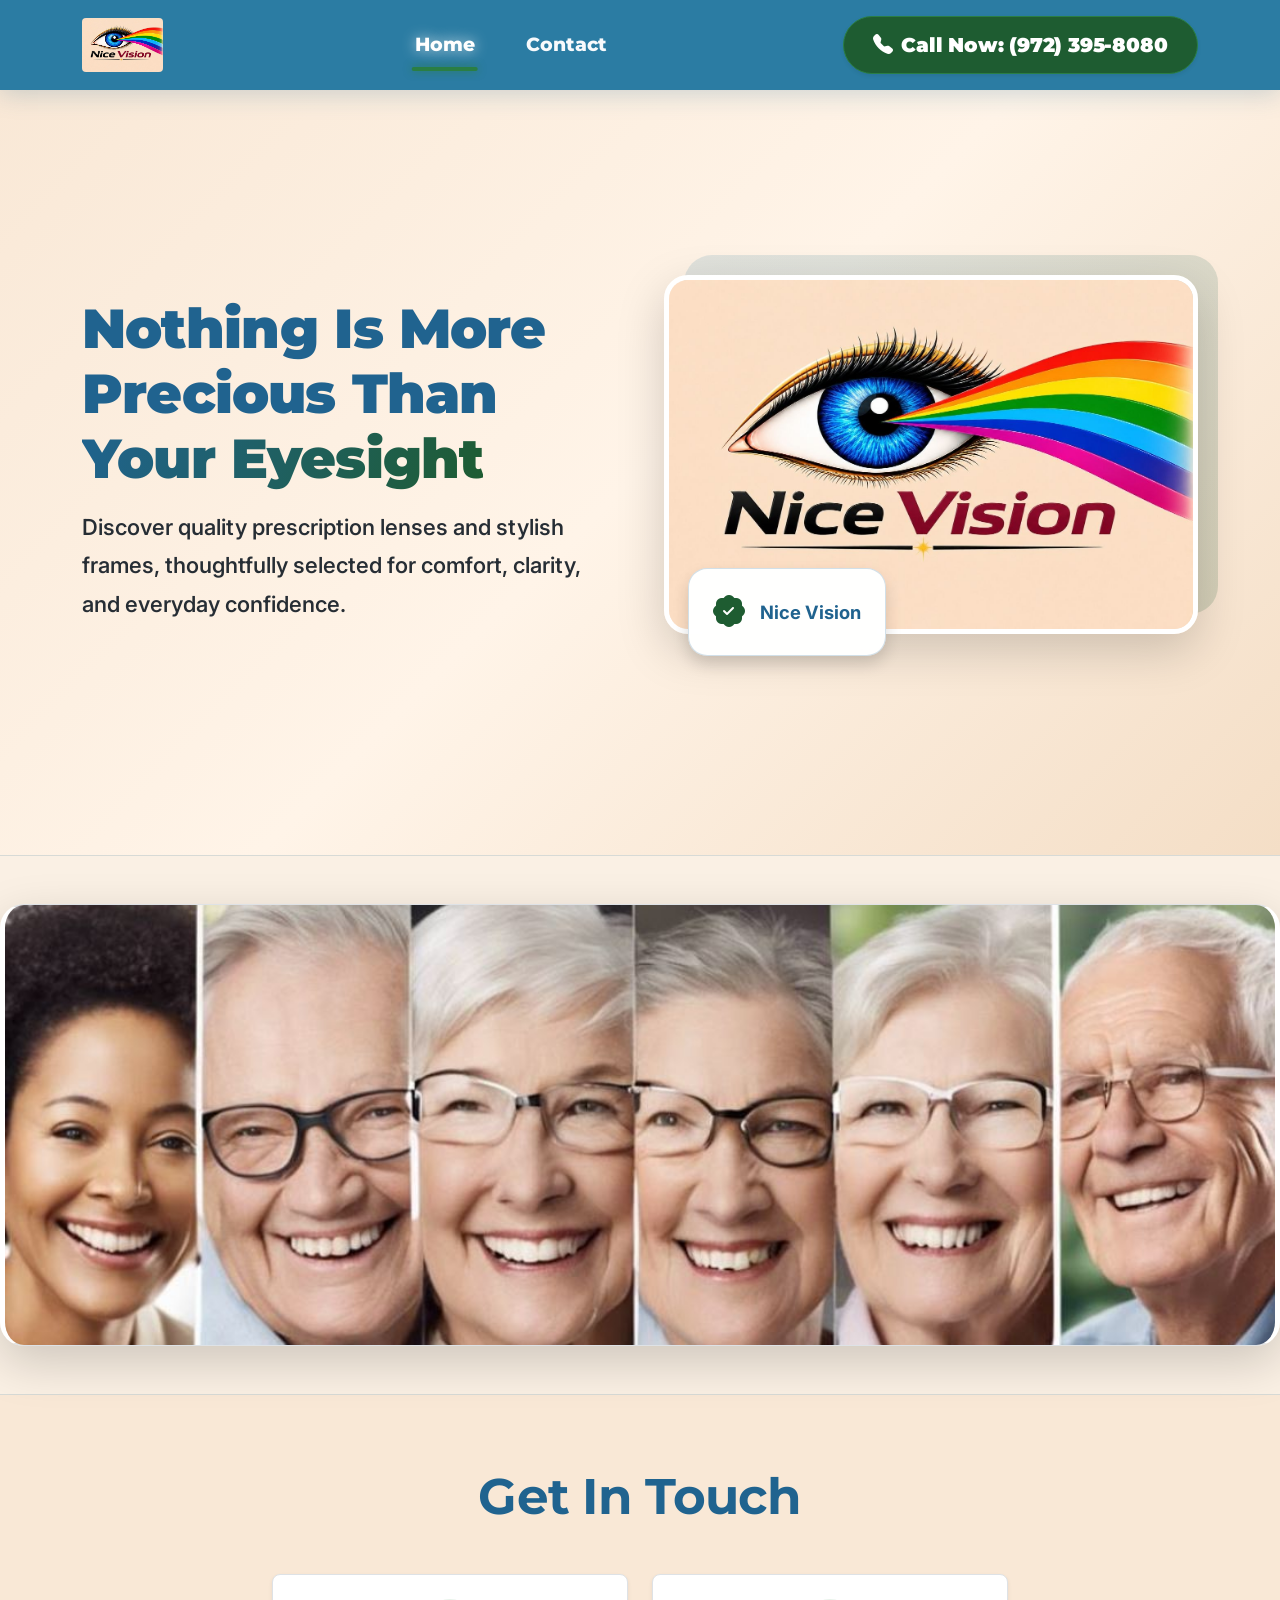
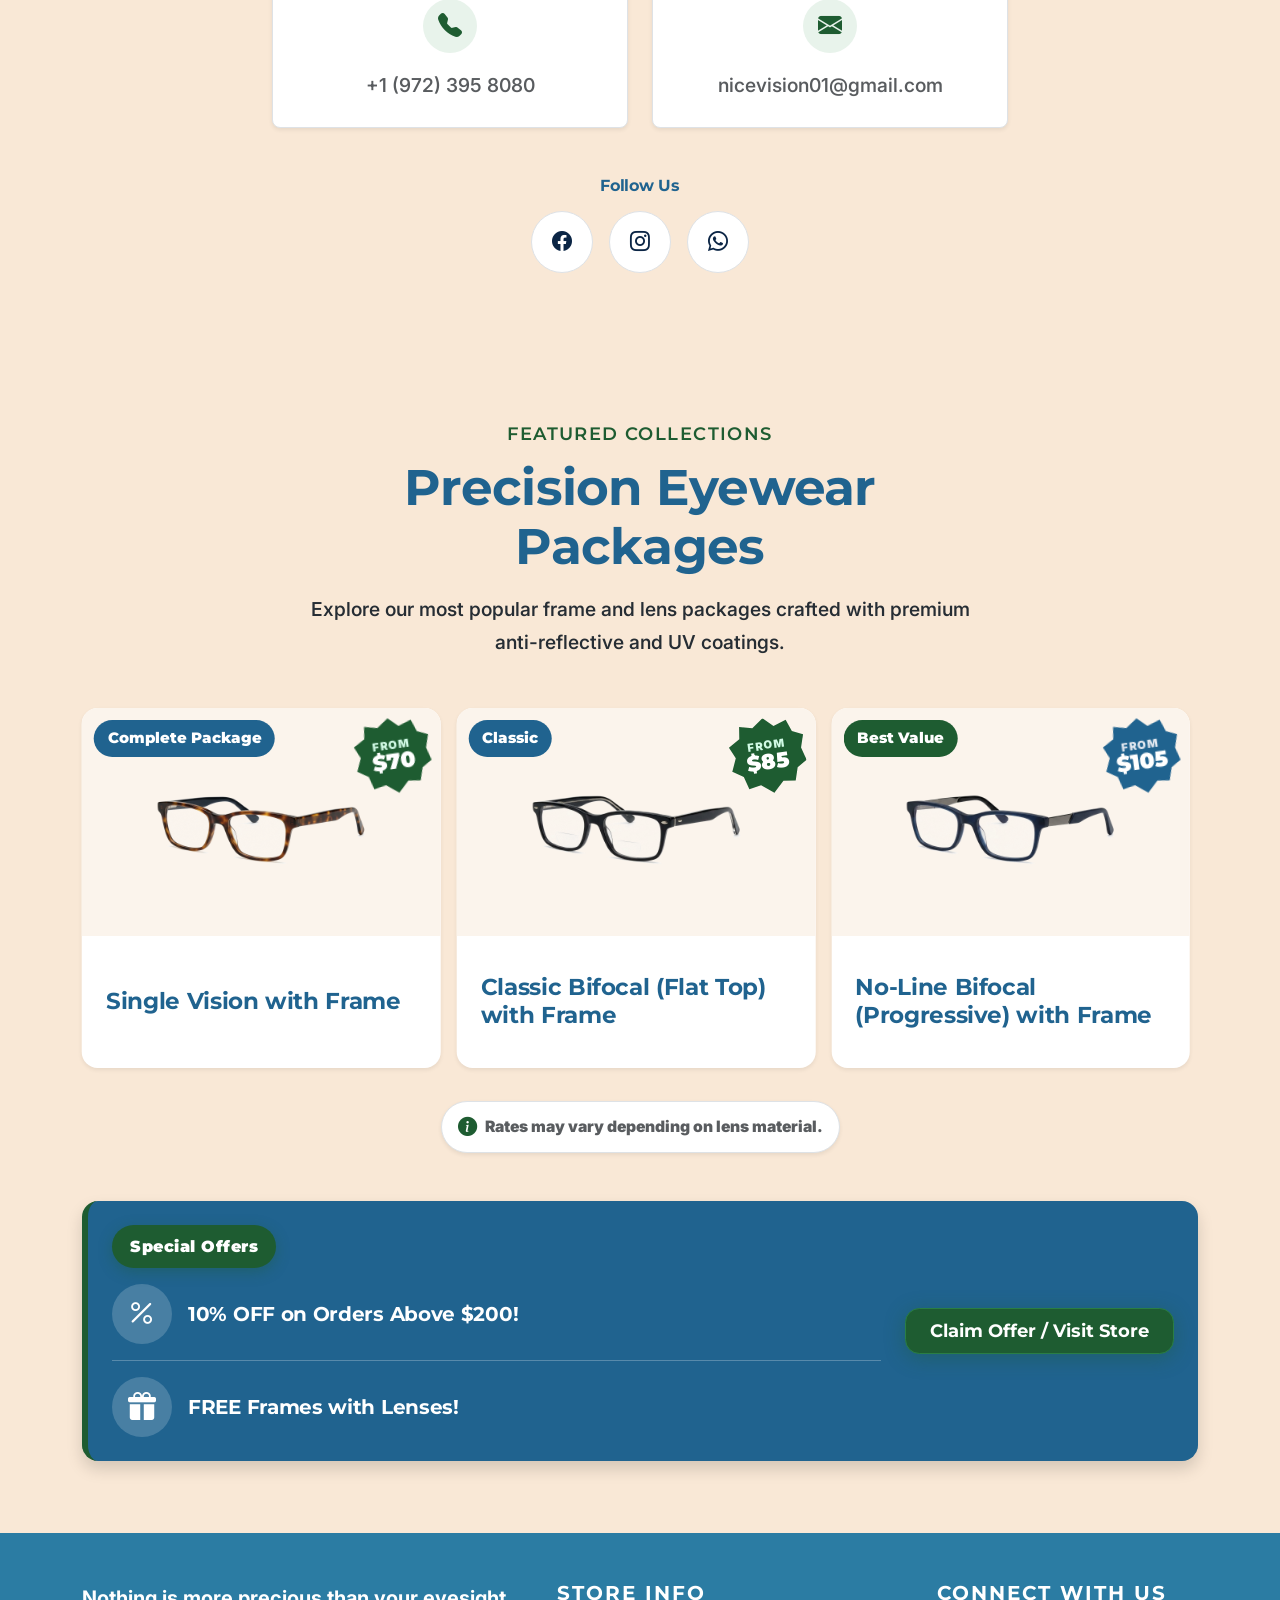
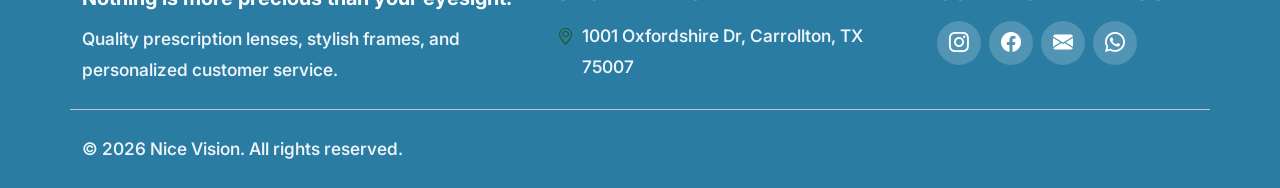
==== commit 2f302c86: "updated" ====
--- a/index.html
+++ b/index.html
@@ -185,7 +185,7 @@
               <i class="bi bi-telephone-fill fs-4"></i>
             </div>
             <!-- <h3 class="h6 fw-bold text-navy mb-1">Mobile</h3> -->
-            <span class="text-muted">+972 395 8080</span>
+            <span class="text-muted">+1 (972) 395 8080</span>
           </div>
         </a>
       </div>
@@ -208,13 +208,13 @@
     <div class="text-center mt-5">
       <h1 class="h6 fw-bold text-navy mb-3">Follow Us</h1>
       <div class="d-flex justify-content-center gap-3">
-        <a href="https://facebook.com/yourpage" target="_blank" rel="noopener" aria-label="Facebook" class="social-link">
+        <a href="https://www.facebook.com/profile.php?id=61587186373600" target="_blank" rel="noopener" aria-label="Facebook" class="social-link">
           <i class="bi bi-facebook"></i>
         </a>
-        <a href="https://instagram.com/yourpage" target="_blank" rel="noopener" aria-label="Instagram" class="social-link">
+        <a href="https://www.instagram.com/nicevisionllc?stkn=anczd214YWVnNDRr" target="_blank" rel="noopener" aria-label="Instagram" class="social-link">
           <i class="bi bi-instagram"></i>
         </a>
-        <a href="https://wa.me/910000000000" target="_blank" rel="noopener" aria-label="WhatsApp" class="social-link">
+        <a href="https://wa.me/+9723958080" target="_blank" rel="noopener" aria-label="WhatsApp" class="social-link">
           <i class="bi bi-whatsapp"></i>
         </a>
         <!-- <a href="https://youtube.com/@yourpage" target="_blank" rel="noopener" aria-label="YouTube" class="social-link">
@@ -378,8 +378,12 @@
           <div class="col-12 col-lg-8 text-center">
             <div class="p-2 px-3 bg-white rounded-pill shadow-sm border d-inline-flex align-items-center gap-2">
               <i class="bi bi-info-circle-fill text-accent-green"></i>
-              <span class="extra-small text-muted"><strong>Rates may vary depending on lens material.</strong> Plastic &
-                Polycarbonate available.</span>
+              <span class="extra-small text-muted"><strong>Rates may vary depending on lens material.
+
+              </strong> 
+              <!-- Plastic &
+                Polycarbonate available. -->
+              </span>
             </div>
           </div>
         </div>
@@ -612,11 +616,11 @@
         <div class="col-lg-3 col-md-6">
           <h4 class="h6 fw-bold text-white mb-3 text-uppercase tracking-wider">Connect With Us</h4>
           <div class="d-flex gap-2">
-            <a href="https://instagram.com" target="_blank" rel="noopener noreferrer" class="social-icon-btn"
+            <a href="https://www.instagram.com/nicevisionllc?stkn=anczd214YWVnNDRr" target="_blank" rel="noopener noreferrer" class="social-icon-btn"
               aria-label="Nice Vision on Instagram"><i class="bi bi-instagram"></i></a>
-            <a href="https://facebook.com" target="_blank" rel="noopener noreferrer" class="social-icon-btn"
+            <a href="https://www.facebook.com/profile.php?id=61587186373600" target="_blank" rel="noopener noreferrer" class="social-icon-btn"
               aria-label="Nice Vision on Facebook"><i class="bi bi-facebook"></i></a>
-            <a href="mailto:nicevisionopt@gmail.com" class="social-icon-btn" aria-label="Email Nice Vision via Gmail"><i
+            <a href="mailto:nicevision01@gmail.com" class="social-icon-btn" aria-label="Email Nice Vision via Gmail"><i
                 class="bi bi-envelope-fill"></i></a>
             <a href="https://wa.me/19723958080" target="_blank" rel="noopener noreferrer" class="social-icon-btn"
               aria-label="Nice Vision on WhatsApp"><i class="bi bi-whatsapp"></i></a>
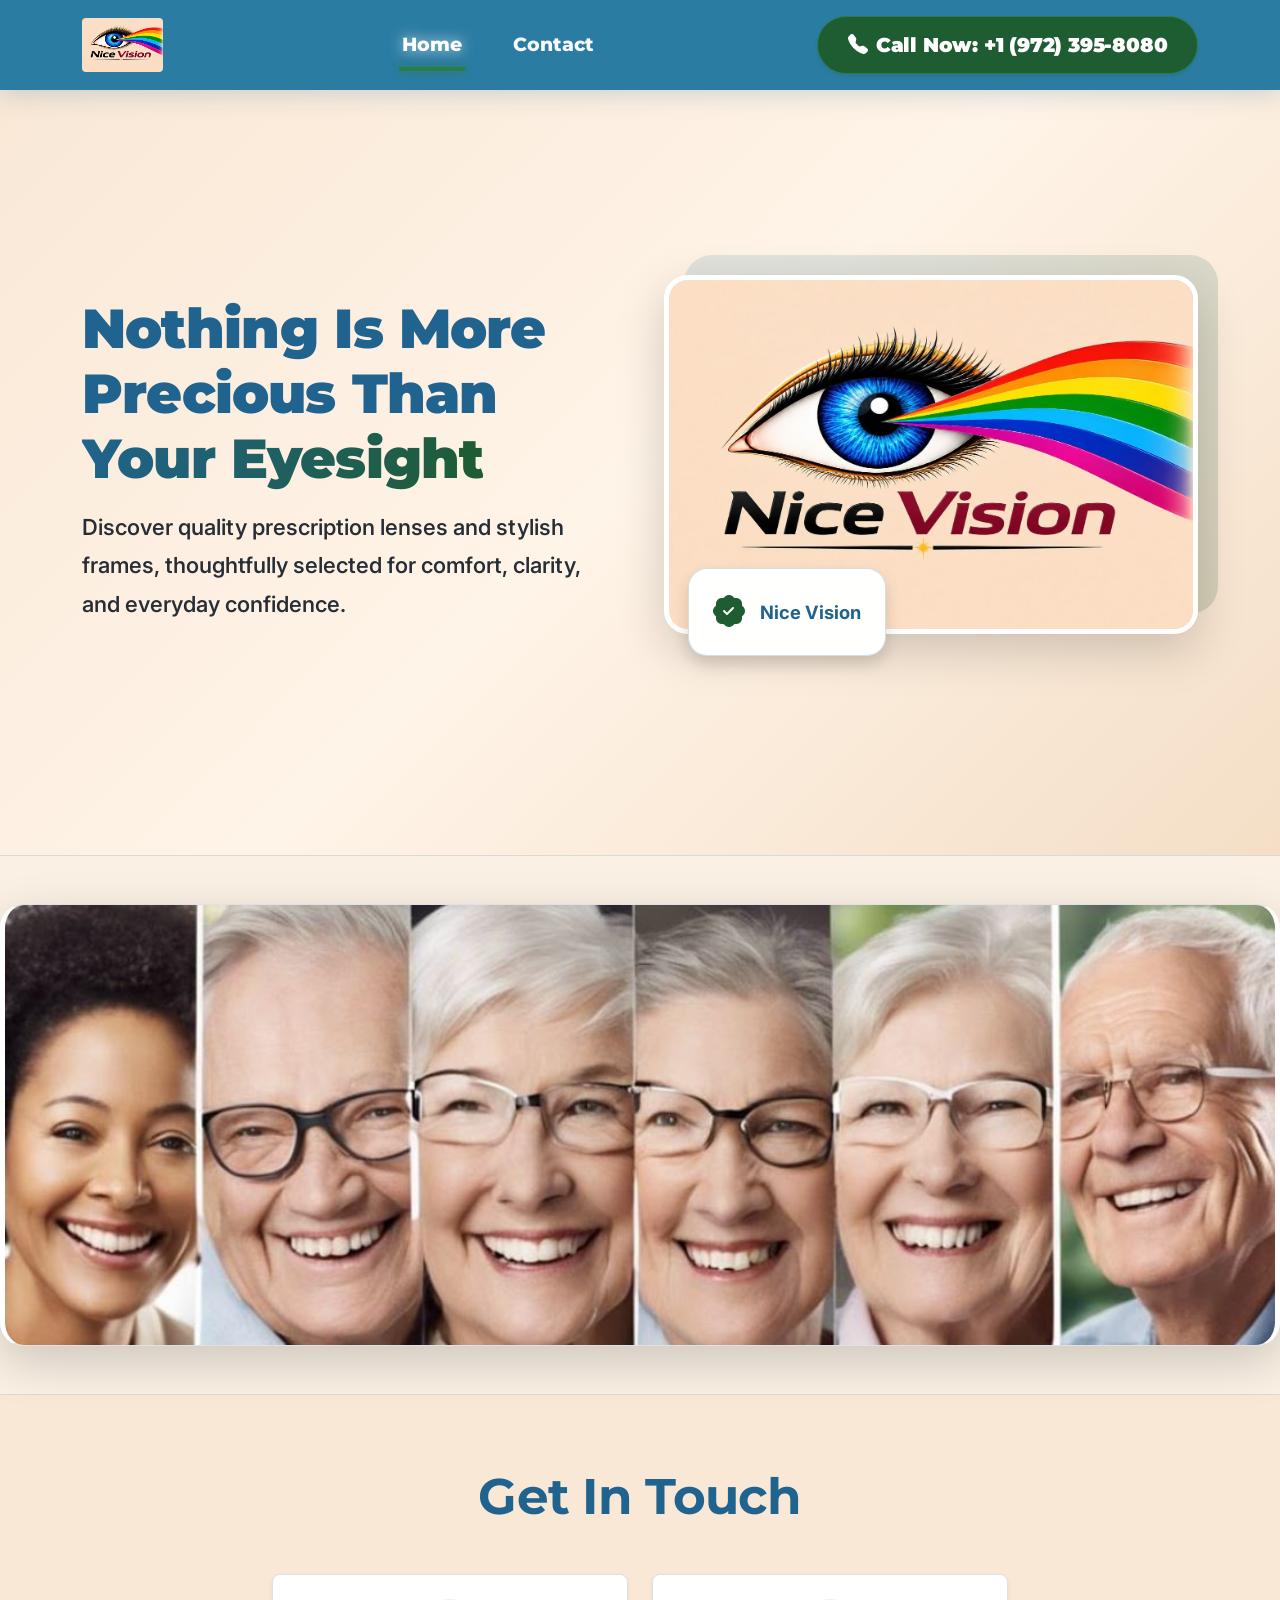
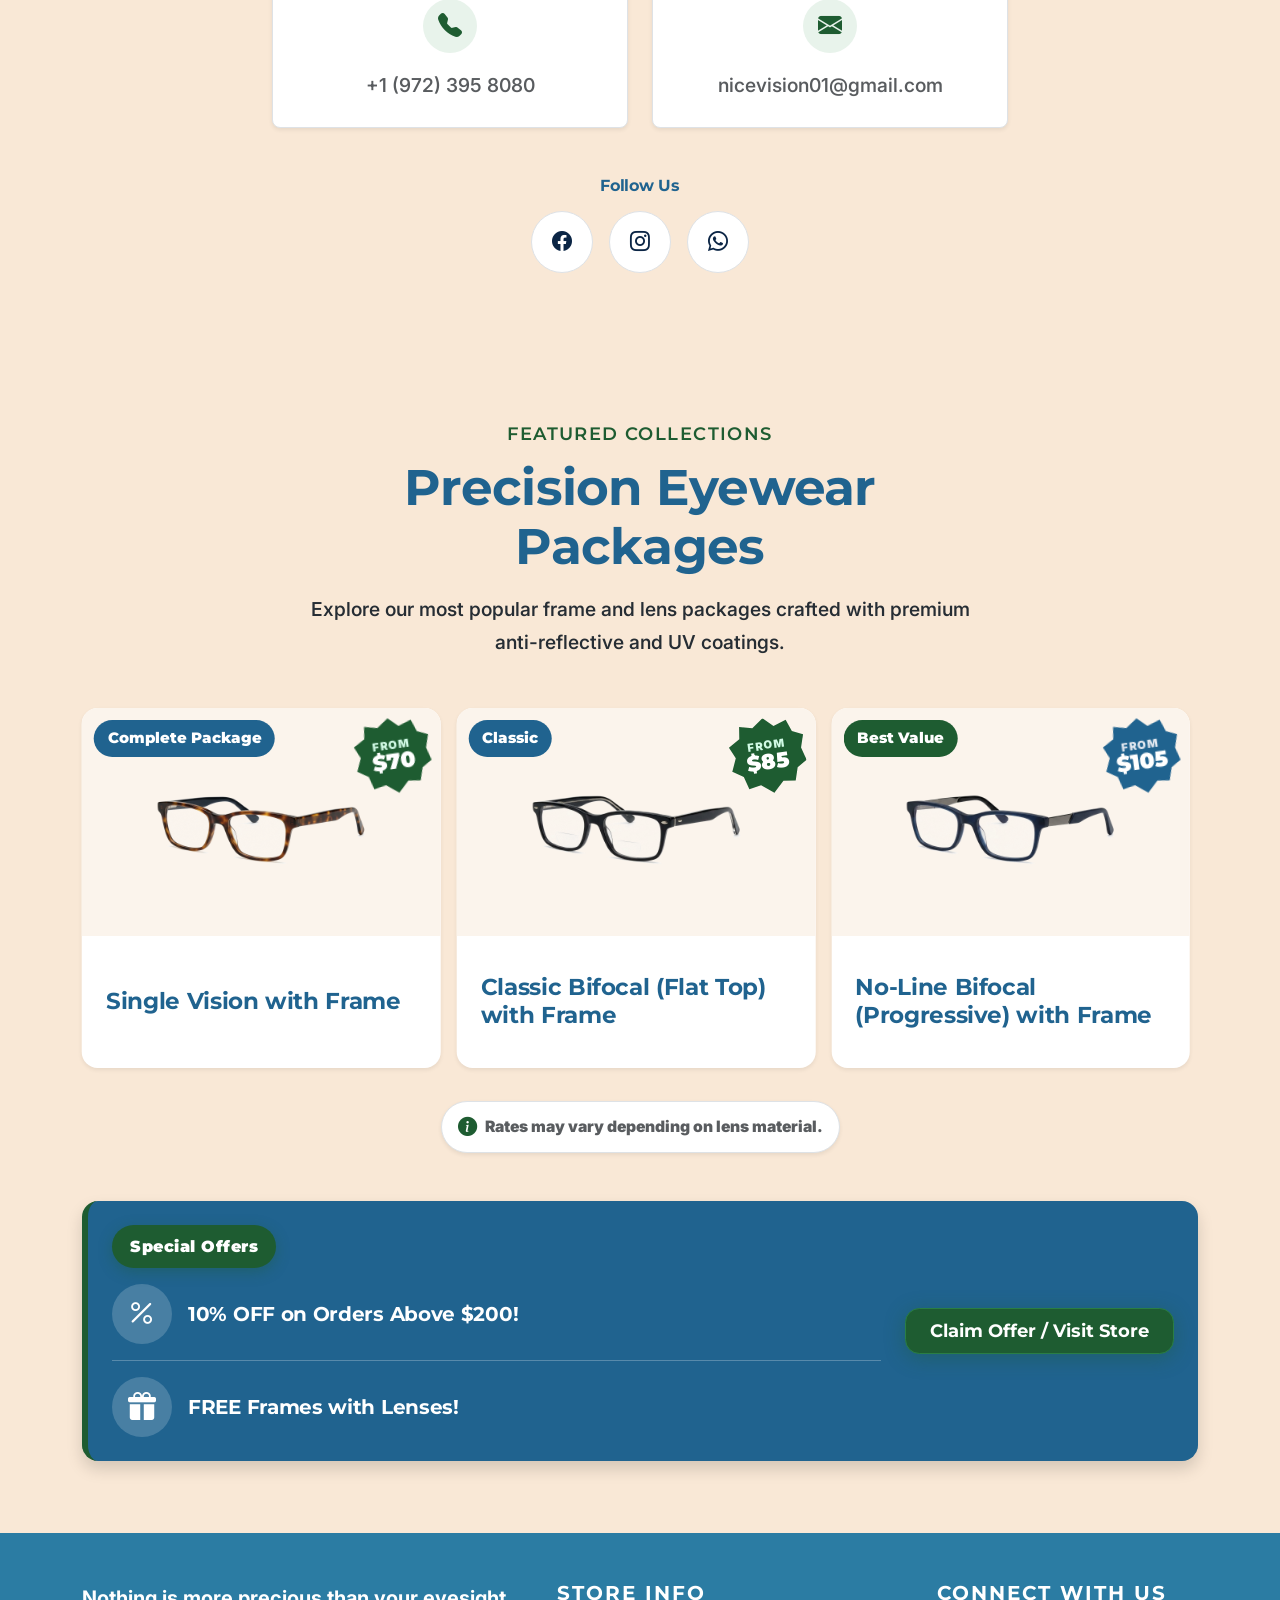
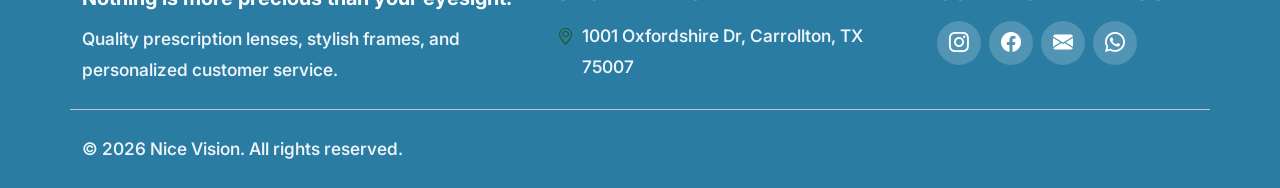
==== commit 6b5e6a39: "img-changed" ====
--- a/index.html
+++ b/index.html
@@ -58,7 +58,7 @@
           <div class="d-flex align-items-center gap-2 mt-3 mt-lg-0">
             <a href="tel:9723958080" class="btn btn-call-cta d-inline-flex align-items-center gap-2 shadow-sm">
               <i class="bi bi-telephone-fill"></i>
-              <span>Call Now: (972) 395-8080</span>
+              <span>Call Now: +1 (972) 395-8080</span>
             </a>
           </div>
         </div>
--- a/style.css
+++ b/style.css
@@ -893,57 +893,118 @@
 /* ================= RESPONSIVE BREAKPOINTS ================= */
 /* Mobile & Tablet Navigation (<992px) */
 @media (max-width: 991.98px) {
+  .brand-navbar {
+    padding-top: 0.65rem;
+    padding-bottom: 0.65rem;
+  }
+
   .brand-navbar .container {
     position: relative;
     display: flex;
+    flex-wrap: wrap;
     align-items: center;
+    justify-content: space-between;
+    min-height: 44px;
   }
 
   .brand-navbar .navbar-brand {
-    position: absolute;
-    left: 50%;
-    top: 50%;
-    transform: translate(-50%, -50%);
-    margin: 0;
-    max-width: calc(100% - 110px);
+    position: static !important;
+    transform: none !important;
+    left: auto !important;
+    top: auto !important;
+    margin: 0 auto !important;
+    padding: 0;
+    max-width: calc(100% - 90px);
+    display: flex;
+    align-items: center;
     justify-content: center;
-    text-align: center;
-    z-index: 5;
-  }
-
-  .brand-navbar .navbar-toggler {
-    margin-left: auto;
-    z-index: 10;
-  }
-
-  .brand-navbar .navbar-collapse {
-    width: 100%;
-    flex-basis: 100%;
-    margin-top: 0.75rem;
-  }
-}
-
-/* Mobile (<576px) */
-@media (max-width: 575.98px) {
-  .brand-navbar {
-    padding-top: 0.75rem;
-    padding-bottom: 0.75rem;
-  }
-
-  .brand-navbar .container {
-    min-height: 46px;
+    z-index: 1;
+  }
+
+  .brand-navbar .navbar-brand::before,
+  .brand-navbar .navbar-brand::after {
+    display: none !important;
   }
 
   .brand-logo-img {
-    height: 44px !important;
-    max-height: 44px !important;
+    height: 42px !important;
+    max-height: 42px !important;
     width: auto !important;
-    max-width: 190px !important;
+    max-width: 180px !important;
     object-fit: contain;
     display: block;
     margin: 0 auto;
   }
 
+  .brand-navbar .navbar-toggler {
+    position: absolute !important;
+    top: 0 !important;
+    right: 0.5rem !important;
+    bottom: auto !important;
+    transform: none !important;
+    height: 42px !important;
+    display: flex !important;
+    align-items: center;
+    justify-content: center;
+    margin: 0 !important;
+    padding: 0.35rem 0.55rem !important;
+    z-index: 10;
+    border: 1px solid rgba(255, 255, 255, 0.25);
+    border-radius: 0.5rem;
+    background: transparent;
+  }
+
+  .brand-navbar .navbar-toggler:focus {
+    box-shadow: 0 0 0 0.2rem rgba(255, 255, 255, 0.25);
+  }
+
+  .brand-navbar .navbar-collapse {
+    width: 100% !important;
+    flex-basis: 100% !important;
+    margin-top: 0.75rem;
+    padding-top: 1rem;
+    padding-bottom: 0.75rem;
+    border-top: 1px solid rgba(255, 255, 255, 0.2);
+    text-align: center;
+  }
+
+  .brand-navbar .navbar-nav {
+    display: flex;
+    flex-direction: column;
+    align-items: center;
+    gap: 0.4rem;
+    margin-bottom: 0.75rem !important;
+  }
+
+  .brand-navbar .nav-link {
+    display: inline-block;
+    padding: 0.6rem 1.25rem !important;
+    font-size: 1.15rem;
+  }
+
+  .brand-navbar .nav-link::after {
+    bottom: 2px;
+  }
+
+  .brand-navbar .navbar-collapse .d-flex {
+    width: 100%;
+    margin-top: 0.5rem;
+    justify-content: center;
+  }
+
+  .brand-navbar .btn-call-cta {
+    width: 100%;
+    display: flex !important;
+    justify-content: center;
+    align-items: center;
+    padding: 0.85rem 1.25rem;
+    font-size: 1.15rem;
+    margin-top: 0.25rem;
+  }
+}
+
+/* Mobile (<576px) */
+@media (max-width: 575.98px) {
   .footer-logo-img {
     height: 42px !important;
     max-height: 42px !important;
@@ -973,35 +1034,10 @@
     margin-top: 1rem;
     width: 100%;
   }
-
-  .btn-call-cta {
-    width: 100%;
-    justify-content: center;
-  }
 }
 
 /* Extra Small Mobile (<380px) */
 @media (max-width: 379.98px) {
-  .brand-navbar {
-    padding-top: 0.55rem;
-    padding-bottom: 0.55rem;
-  }
-
-  .brand-navbar .container {
-    min-height: 40px;
-  }
-
-  .brand-navbar .navbar-brand {
-    max-width: calc(100% - 90px);
-  }
-
-  .brand-logo-img {
-    height: 36px !important;
-    max-height: 36px !important;
-    width: auto !important;
-    max-width: 155px !important;
-  }
-
   .footer-logo-img {
     height: 36px !important;
     max-height: 36px !important;
@@ -1161,58 +1197,3 @@
 
 
 
-
-@media (max-width: 991.98px) {
-  .brand-navbar {
-    padding-top: 0.6rem;
-    padding-bottom: 0.6rem;
-  }
-
-  .brand-navbar .container {
-    position: relative;
-    justify-content: center;
-  }
-
-  .brand-logo-img {
-    height: 42px !important;
-    max-height: 42px !important;
-    max-width: 180px !important;
-  }
-
-  .brand-navbar .navbar-brand {
-    position: static !important;
-    transform: none !important;
-    margin: 0 auto;
-  }
-
-  .brand-navbar .navbar-brand::before,
-  .brand-navbar .navbar-brand::after {
-    display: none !important;
-  }
-
-  .brand-navbar .navbar-toggler {
-    position: absolute;
-    top: 50%;
-    right: 0.75rem;
-    transform: translateY(-50%);
-  }
-
-  .brand-navbar .navbar-collapse {
-    width: 100%;
-    flex-basis: 100%;
-    padding: 1rem 0 0.5rem;
-    margin-top: 0.6rem;
-    border-top: 1px solid rgba(255, 255, 255, 0.2);
-    text-align: center;
-  }
-
-  .brand-navbar .nav-link {
-    padding: 0.7rem 0;
-  }
-
-  .brand-navbar .btn-call-cta {
-    width: 100%;
-    justify-content: center;
-    padding: 0.75rem 1rem;
-  }
-}
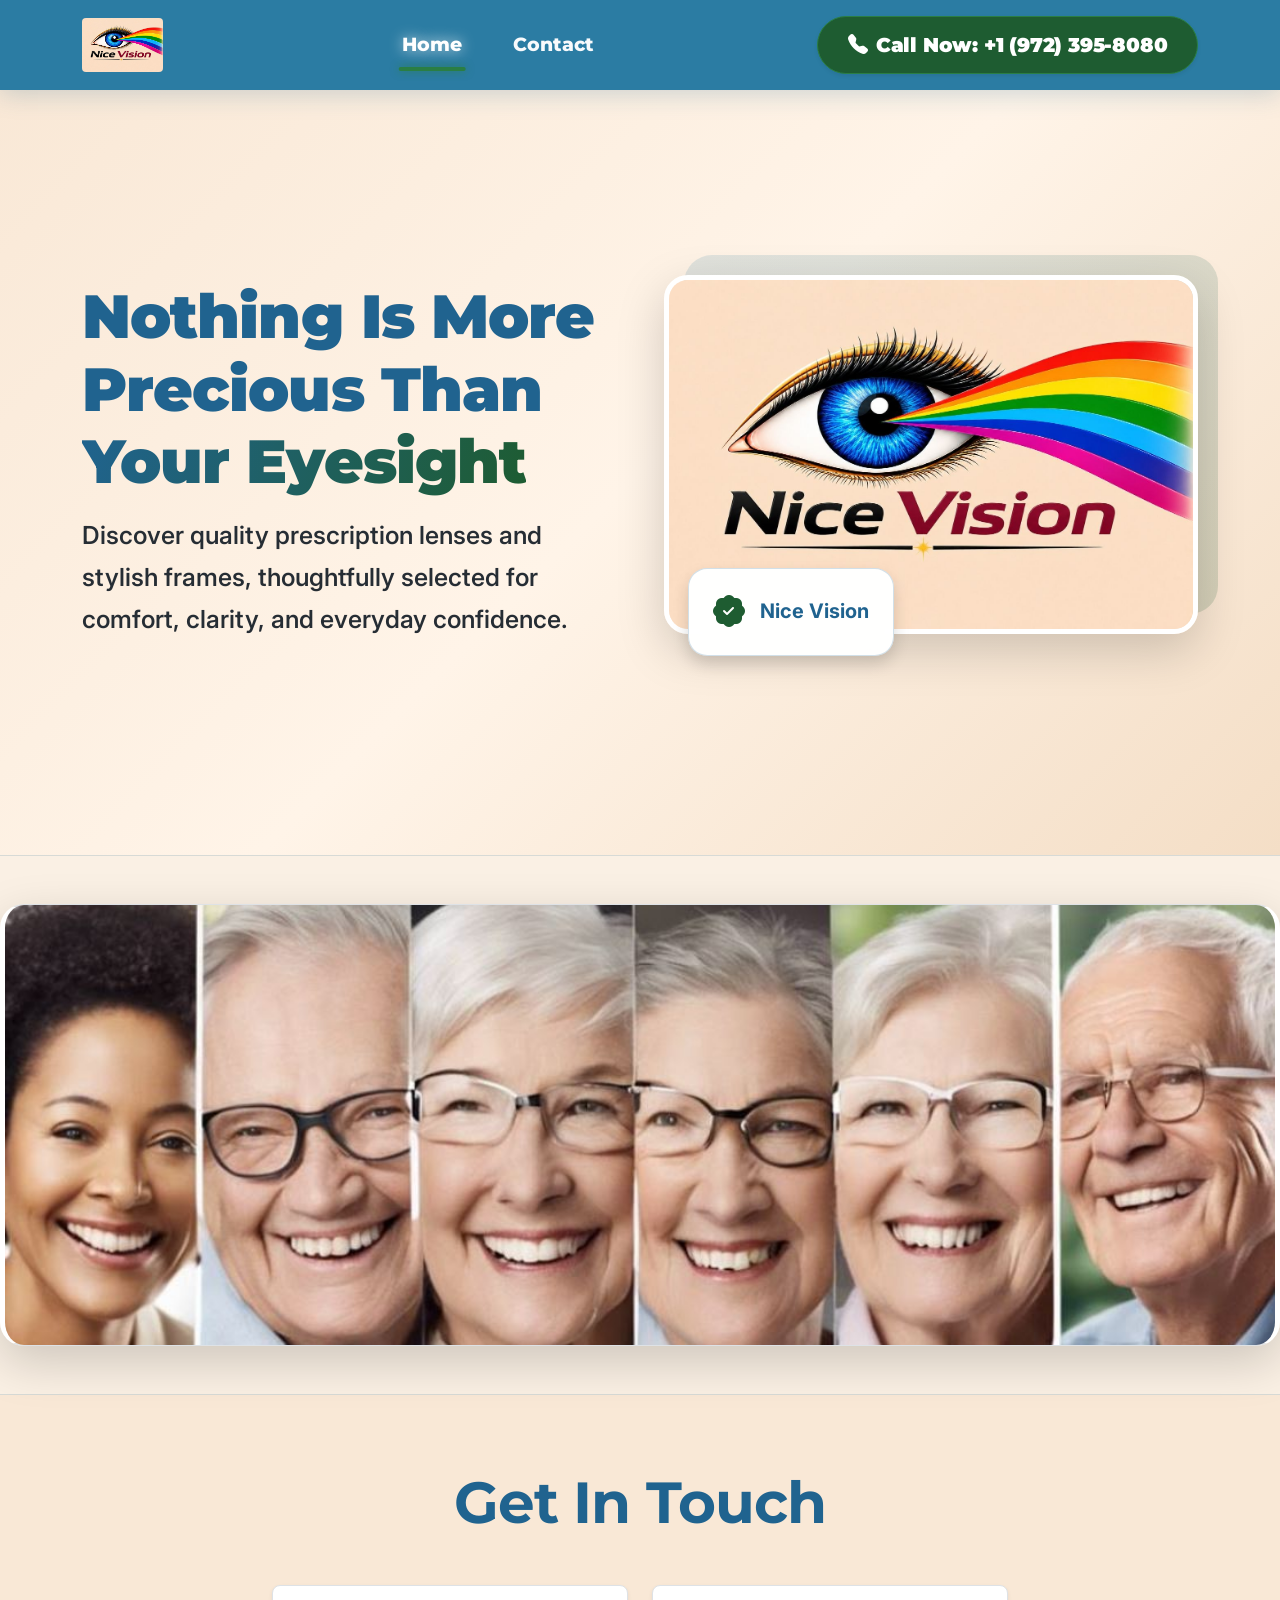
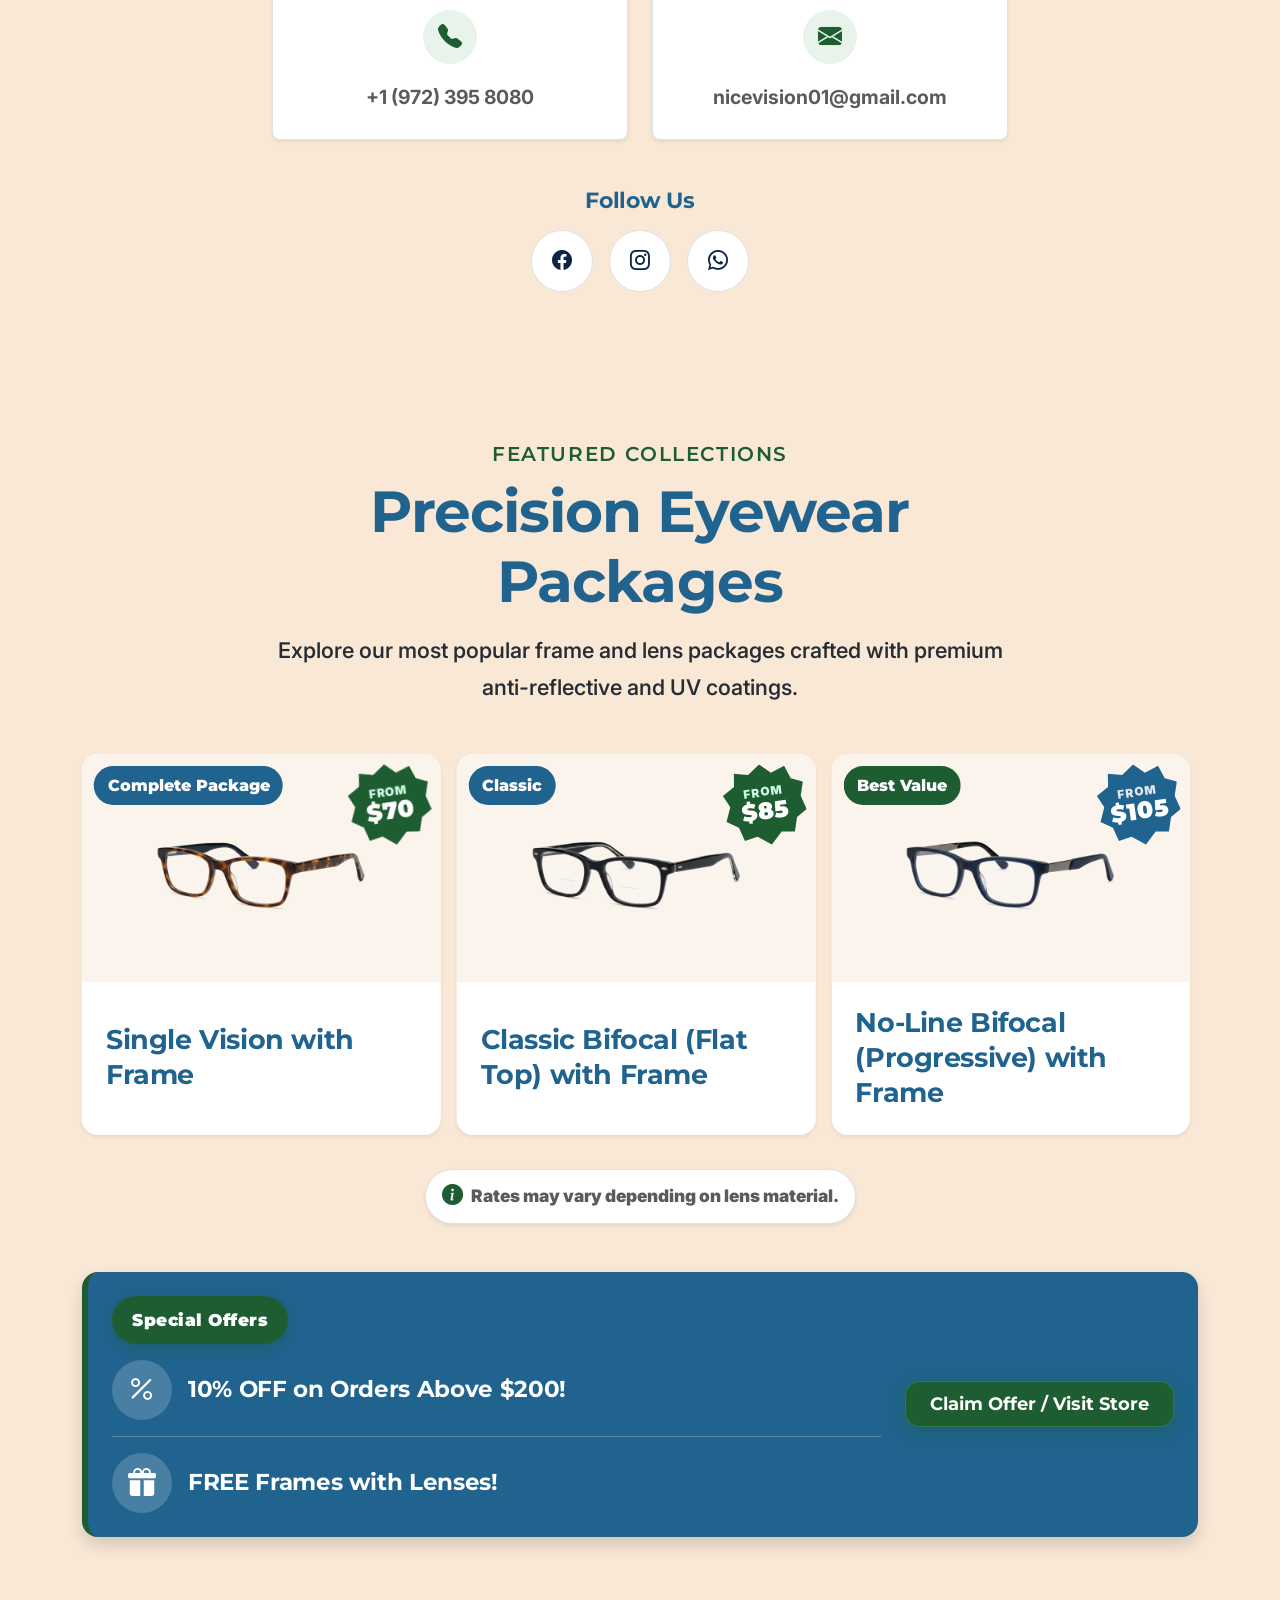
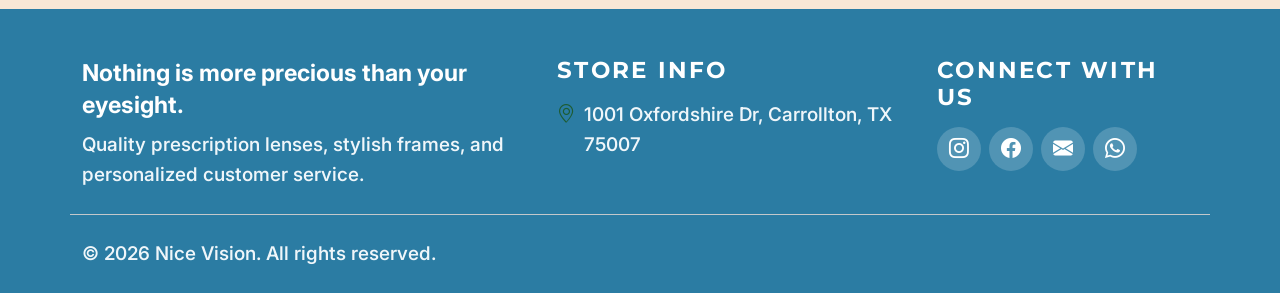
==== commit 0856fdc5: "size-increased" ====
--- a/index.html
+++ b/index.html
@@ -25,7 +25,7 @@
   <link rel="stylesheet" href="https://cdn.jsdelivr.net/npm/bootstrap-icons@1.11.3/font/bootstrap-icons.min.css">
 
   <!-- Custom CSS -->
-  <link rel="stylesheet" href="style.css?v=1.6">
+  <link rel="stylesheet" href="style.css?v=1.7">
 </head>
 
 <body>
@@ -214,7 +214,7 @@
         <a href="https://www.instagram.com/nicevisionllc?stkn=anczd214YWVnNDRr" target="_blank" rel="noopener" aria-label="Instagram" class="social-link">
           <i class="bi bi-instagram"></i>
         </a>
-        <a href="https://wa.me/+9723958080" target="_blank" rel="noopener" aria-label="WhatsApp" class="social-link">
+        <a href="https://wa.me/19723958080" target="_blank" rel="noopener" aria-label="WhatsApp" class="social-link">
           <i class="bi bi-whatsapp"></i>
         </a>
         <!-- <a href="https://youtube.com/@yourpage" target="_blank" rel="noopener" aria-label="YouTube" class="social-link">
--- a/style.css
+++ b/style.css
@@ -70,7 +70,7 @@
   font-family: var(--font-body);
   color: var(--color-text-body);
   background-color: var(--color-bg-main);
-  font-size: 1.2rem;
+  font-size: 1.32rem;
   font-weight: 550;
   line-height: 1.75;
   -webkit-font-smoothing: antialiased;
@@ -84,6 +84,7 @@
   color: var(--color-navy);
   font-weight: 900;
   letter-spacing: -0.015em;
+  line-height: 1.22;
 }
 
 /* Utilities & Color Classes */
@@ -91,7 +92,7 @@
 .text-accent-green,
 .text-accent-sky,
 .text-accent-yellow { color: var(--color-green) !important; }
-.text-secondary-contrast { color: var(--color-text-body) !important; font-weight: 550; font-size: 1.2rem; }
+.text-secondary-contrast { color: var(--color-text-body) !important; font-weight: 550; font-size: 1.35rem; line-height: 1.72; }
 .text-light-muted { color: #EFF6FA !important; }
 .bg-navy { background-color: var(--color-footer-bg) !important; }
 .bg-light-section { background-color: var(--color-bg-main) !important; }
@@ -100,9 +101,9 @@
 .bg-yellow-subtle { background-color: var(--color-green-subtle) !important; color: var(--color-green) !important; }
 .tracking-wide { letter-spacing: 0.05em; }
 .tracking-wider { letter-spacing: 0.1em; }
-.extra-small { font-size: 0.98rem; font-weight: 550; }
-.small, small { font-size: 1.08rem; font-weight: 550; }
-.max-w-700 { max-width: 700px; }
+.extra-small { font-size: 1.08rem; font-weight: 550; }
+.small, small { font-size: 1.18rem; font-weight: 550; }
+.max-w-700 { max-width: 760px; }
 .not-italic { font-style: normal; }
 
 /* ================= NAVBAR ================= */
@@ -319,7 +320,7 @@
   color: var(--color-green);
   font-family: var(--font-heading);
   font-weight: 900;
-  font-size: 1.05rem;
+  font-size: 1.15rem;
   border: 1.5px solid rgba(30, 92, 49, 0.35);
   border-radius: 50rem;
   box-shadow: 0 2px 8px rgba(30, 92, 49, 0.12);
@@ -327,11 +328,11 @@
 
 .hero-title {
   font-family: var(--font-heading);
-  font-size: clamp(2.35rem, 4.3vw, 3.5rem);
+  font-size: clamp(2.75rem, 4.8vw, 4.1rem);
   font-weight: 900;
   line-height: 1.18;
   color: var(--color-navy);
-  max-width: 580px;
+  max-width: 660px;
 }
 
 .text-gradient {
@@ -342,11 +343,11 @@
 }
 
 .hero-subtitle {
-  font-size: 1.38rem;
+  font-size: 1.55rem;
   font-weight: 550;
   color: var(--color-text-body);
-  line-height: 1.75;
-  max-width: 620px;
+  line-height: 1.7;
+  max-width: 680px;
 }
 
 .hero-image-container {
@@ -388,7 +389,7 @@
   align-items: center;
   gap: 0.95rem;
   border: 1.5px solid rgba(32, 99, 143, 0.2);
-  font-size: 1.15rem;
+  font-size: 1.25rem;
   font-weight: 800;
   box-shadow: var(--shadow-md);
 }
@@ -486,29 +487,33 @@
   right: 20px;
   background-color: #FFFFFF;
   border-left: 5px solid var(--color-green);
-  min-width: 175px;
-  padding: 1.1rem 1.4rem;
-}
-
-.about-experience-card span:first-child {
+  min-width: 185px;
+  padding: 1.2rem 1.6rem;
+}
+
+.about-experience-card span:first-child,
+.about-experience-card h1 {
   color: var(--color-green) !important;
   font-family: var(--font-heading);
   font-weight: 900;
+  font-size: 1.25rem;
 }
 
 .section-subtitle {
   font-family: var(--font-heading);
   font-weight: 900;
-  font-size: 1.1rem;
+  font-size: 1.25rem;
   color: var(--color-green) !important;
   letter-spacing: 0.08em;
+  line-height: 1.35;
 }
 
 .section-title {
   font-family: var(--font-heading);
   font-weight: 900;
-  font-size: clamp(2.2rem, 4vw, 3.1rem);
+  font-size: clamp(2.55rem, 4.6vw, 3.65rem);
   color: var(--color-navy);
+  line-height: 1.2;
 }
 
 .feature-card {
@@ -518,13 +523,15 @@
 }
 
 .feature-card h3 {
-  font-size: 1.25rem;
-  font-weight: 900;
+  font-size: 1.45rem;
+  font-weight: 900;
+  line-height: 1.3;
 }
 
 .feature-card p {
-  font-size: 1.05rem;
+  font-size: 1.18rem;
   font-weight: 550;
+  line-height: 1.6;
 }
 
 .feature-card:hover {
@@ -610,7 +617,7 @@
 
 @media (max-width: 767.98px) {
   .product-card .card-title {
-    font-size: 1.02rem !important;
+    font-size: 1.18rem !important;
     line-height: 1.35;
   }
   .product-img-wrapper {
@@ -622,20 +629,20 @@
     max-height: 110px !important;
   }
   .starburst-badge {
-    width: 56px !important;
-    height: 56px !important;
+    width: 60px !important;
+    height: 60px !important;
     top: 6px !important;
     right: 6px !important;
   }
   .starburst-badge .badge-price {
-    font-size: 0.92rem !important;
+    font-size: 1.05rem !important;
   }
   .starburst-badge .badge-from {
-    font-size: 0.52rem !important;
+    font-size: 0.58rem !important;
   }
   .product-tag {
-    font-size: 0.68rem !important;
-    padding: 0.18rem 0.5rem !important;
+    font-size: 0.76rem !important;
+    padding: 0.2rem 0.55rem !important;
     top: 6px !important;
     left: 6px !important;
   }
@@ -648,12 +655,13 @@
 }
 
 .product-card .card-title {
-  font-size: 1.45rem;
-  font-weight: 900;
+  font-size: 1.68rem;
+  font-weight: 900;
+  line-height: 1.3;
 }
 
 .product-card .card-text {
-  font-size: 1.12rem;
+  font-size: 1.26rem;
   font-weight: 550;
   line-height: 1.65;
 }
@@ -700,7 +708,7 @@
   background-color: var(--color-navy);
   color: #FFFFFF;
   font-family: var(--font-heading);
-  font-size: 0.92rem;
+  font-size: 0.98rem;
   font-weight: 850;
   padding: 0.35rem 0.85rem;
   border-radius: 50rem;
@@ -716,8 +724,8 @@
   top: 10px;
   right: 10px;
   z-index: 10;
-  width: 76px;
-  height: 76px;
+  width: 82px;
+  height: 82px;
   background: var(--color-green);
   color: #FFFFFF;
   display: flex;
@@ -752,7 +760,7 @@
 }
 
 .badge-from {
-  font-size: 0.7rem;
+  font-size: 0.74rem;
   font-weight: 900;
   letter-spacing: 0.08em;
   color: #D1FAE5;
@@ -763,7 +771,7 @@
 }
 
 .badge-price {
-  font-size: 1.35rem;
+  font-size: 1.48rem;
   font-weight: 900;
   font-family: var(--font-heading);
   color: #FFFFFF;
@@ -776,7 +784,7 @@
   padding: 0.75rem 1.3rem;
   border-radius: 0.8rem;
   font-family: var(--font-heading);
-  font-size: 1.08rem;
+  font-size: 1.15rem;
   font-weight: 900;
   box-shadow: 0 2px 8px rgba(32, 99, 143, 0.1);
   transition: all var(--transition-speed) ease;
@@ -794,6 +802,13 @@
 .special-promo-banner {
   background: var(--color-navy);
   border-left: 6px solid var(--color-green);
+}
+
+.special-promo-banner h3,
+.special-promo-banner .h5 {
+  font-size: 1.45rem !important;
+  font-weight: 850;
+  line-height: 1.35;
 }
 
 .promo-icon-badge {
@@ -813,6 +828,36 @@
 }
 
 /* ================= CONTACT & MAP SECTION ================= */
+.contact-section h2.h5,
+.contact-section .h5 {
+  font-size: 1.45rem !important;
+  font-weight: 850;
+}
+
+.contact-section .h4 {
+  font-size: 1.65rem !important;
+  font-weight: 900;
+}
+
+.contact-section h1.h6,
+.contact-section .h6 {
+  font-size: 1.35rem !important;
+  font-weight: 850;
+}
+
+.contact-section address,
+.contact-section .text-muted,
+.contact-section .text-secondary {
+  font-size: 1.22rem !important;
+  line-height: 1.6;
+}
+
+.contact-section a[href^="tel:"],
+.contact-section a[href^="mailto:"] {
+  font-size: 1.25rem;
+  font-weight: 700;
+}
+
 .contact-icon {
   width: 54px;
   height: 54px;
@@ -839,19 +884,31 @@
 .footer {
   background-color: var(--color-footer-bg, #2B7CA3) !important;
   color: var(--color-footer-text);
-  font-size: 1.12rem;
+  font-size: 1.22rem;
+}
+
+.footer .fs-5 {
+  font-size: 1.45rem !important;
+  line-height: 1.4;
+}
+
+.footer .text-light-muted.small,
+.footer small,
+.footer ul.list-unstyled {
+  font-size: 1.18rem !important;
+  line-height: 1.6;
 }
 
 .footer h4, .footer h5, .footer h6 {
   font-family: var(--font-heading);
   font-weight: 900;
-  font-size: 1.25rem;
+  font-size: 1.42rem;
   color: #FFFFFF !important;
 }
 
 .footer-links a {
   color: #E6F3FA;
-  font-size: 1.1rem;
+  font-size: 1.22rem;
   font-weight: 600;
   text-decoration: none;
   transition: color var(--transition-speed) ease, padding-left var(--transition-speed) ease;
@@ -1015,24 +1072,34 @@
   }
 
   .hero-title {
-    font-size: 2.15rem;
+    font-size: 2.5rem;
+    line-height: 1.2;
   }
   
   .hero-subtitle {
-    font-size: 1.18rem;
+    font-size: 1.32rem;
+    line-height: 1.65;
   }
   
   .hero-floating-badge {
     bottom: -16px;
     left: 14px;
-    padding: 0.7rem 1.1rem;
-    font-size: 1.02rem;
+    padding: 0.75rem 1.2rem;
+    font-size: 1.12rem;
   }
   
   .about-experience-card {
     position: static;
     margin-top: 1rem;
     width: 100%;
+  }
+
+  .section-title {
+    font-size: 2.25rem;
+  }
+
+  .section-subtitle {
+    font-size: 1.15rem;
   }
 }
 
@@ -1044,12 +1111,25 @@
     width: auto !important;
     max-width: 155px !important;
   }
+
+  .hero-title {
+    font-size: 2.15rem;
+  }
 }
 
 /* Tablet (576px - 991.98px) */
 @media (min-width: 576px) and (max-width: 991.98px) {
   .hero-title {
-    font-size: 2.6rem;
+    font-size: 3.05rem;
+    line-height: 1.2;
+  }
+
+  .hero-subtitle {
+    font-size: 1.42rem;
+  }
+
+  .section-title {
+    font-size: 2.75rem;
   }
   
   .main-hero-img {
@@ -1086,7 +1166,8 @@
   color: #FFFFFF;
   font-family: var(--font-heading);
   font-weight: 900;
-  font-size: clamp(2.4rem, 4.2vw, 3.4rem);
+  font-size: clamp(2.8rem, 4.8vw, 4.0rem);
+  line-height: 1.2;
   text-shadow: 0 2px 10px rgba(0, 0, 0, 0.3);
 }
 
@@ -1095,9 +1176,9 @@
   border: 2px solid var(--color-green);
   color: var(--color-navy);
   font-family: var(--font-heading);
-  font-size: 1.12rem;
-  font-weight: 900;
-  padding: 0.7rem 1.6rem;
+  font-size: 1.24rem;
+  font-weight: 900;
+  padding: 0.75rem 1.7rem;
   border-radius: 50rem;
   display: inline-flex;
   align-items: center;
@@ -1133,8 +1214,8 @@
   color: #FFFFFF;
   font-family: var(--font-heading);
   font-weight: 900;
-  font-size: 0.98rem;
-  padding: 0.5rem 1.15rem;
+  font-size: 1.08rem;
+  padding: 0.55rem 1.25rem;
   border-radius: 50rem;
   box-shadow: 0 4px 14px rgba(30, 92, 49, 0.35);
   letter-spacing: 0.03em;
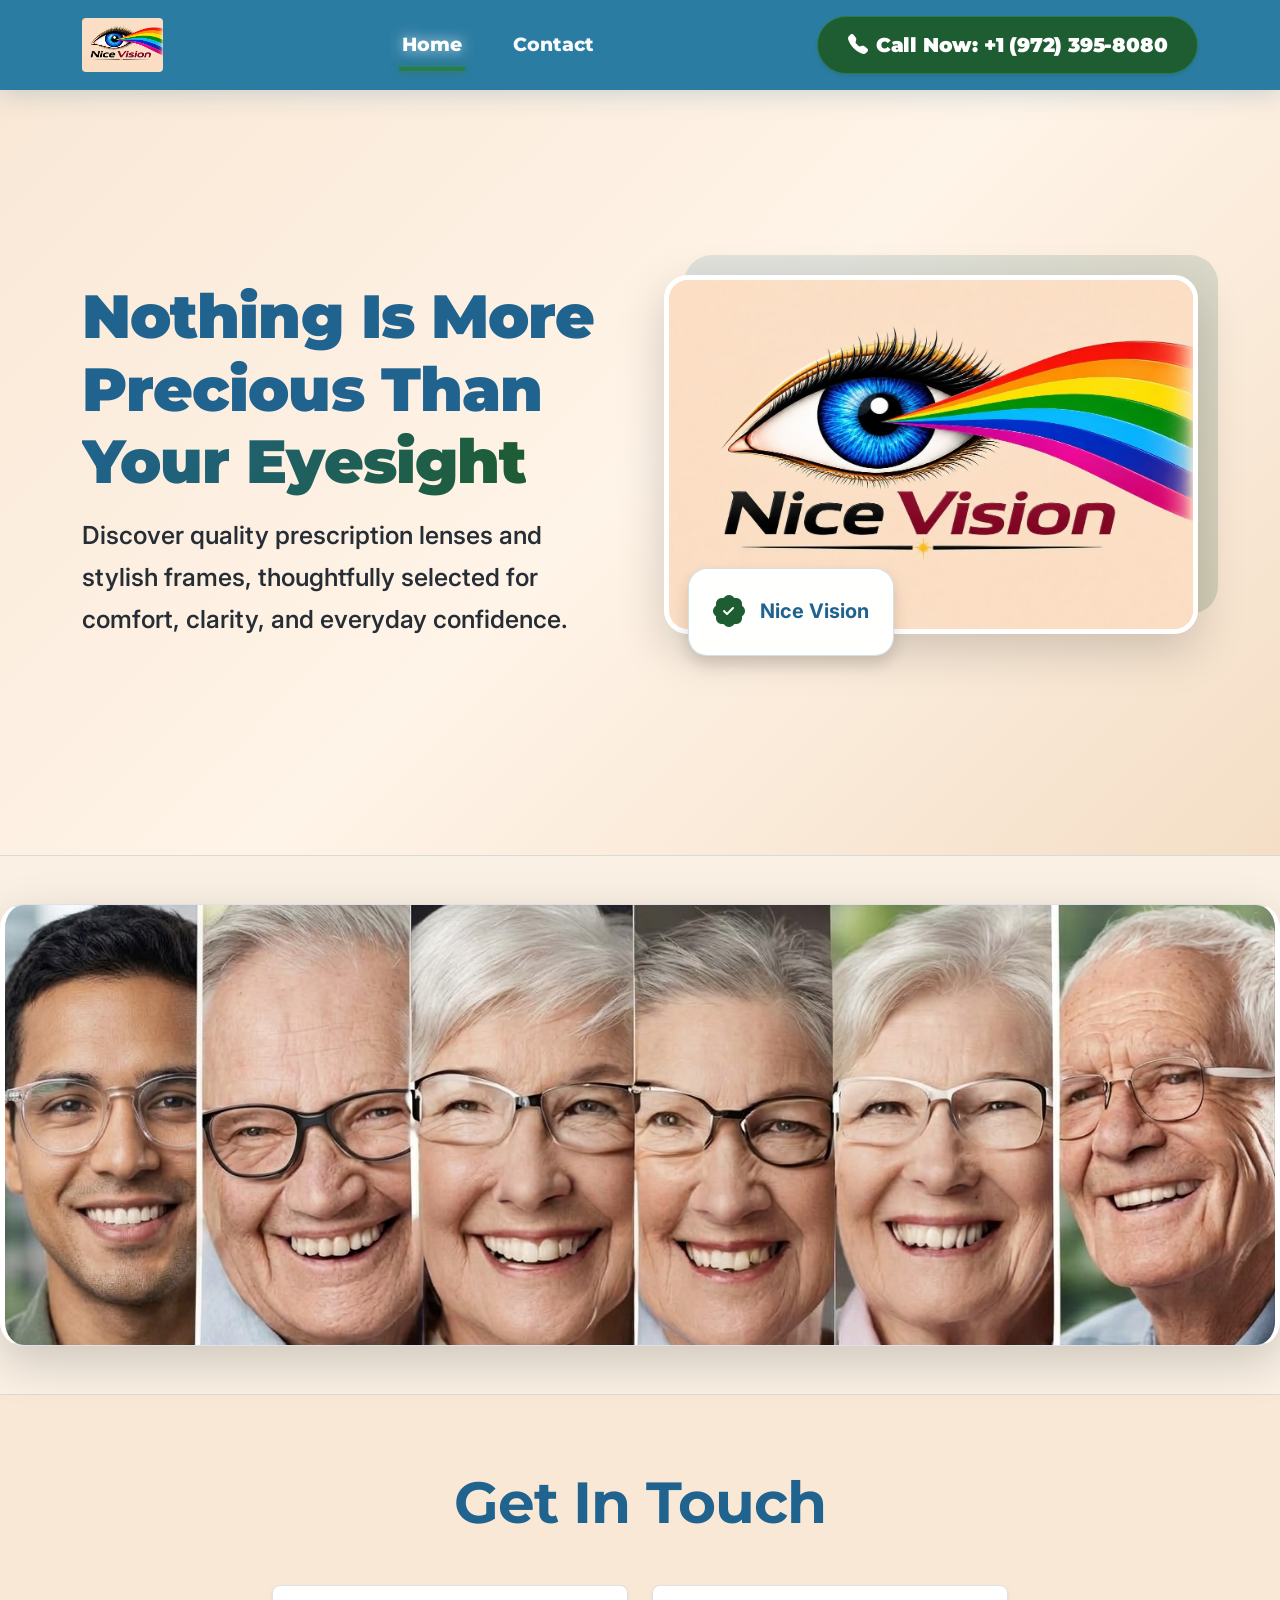
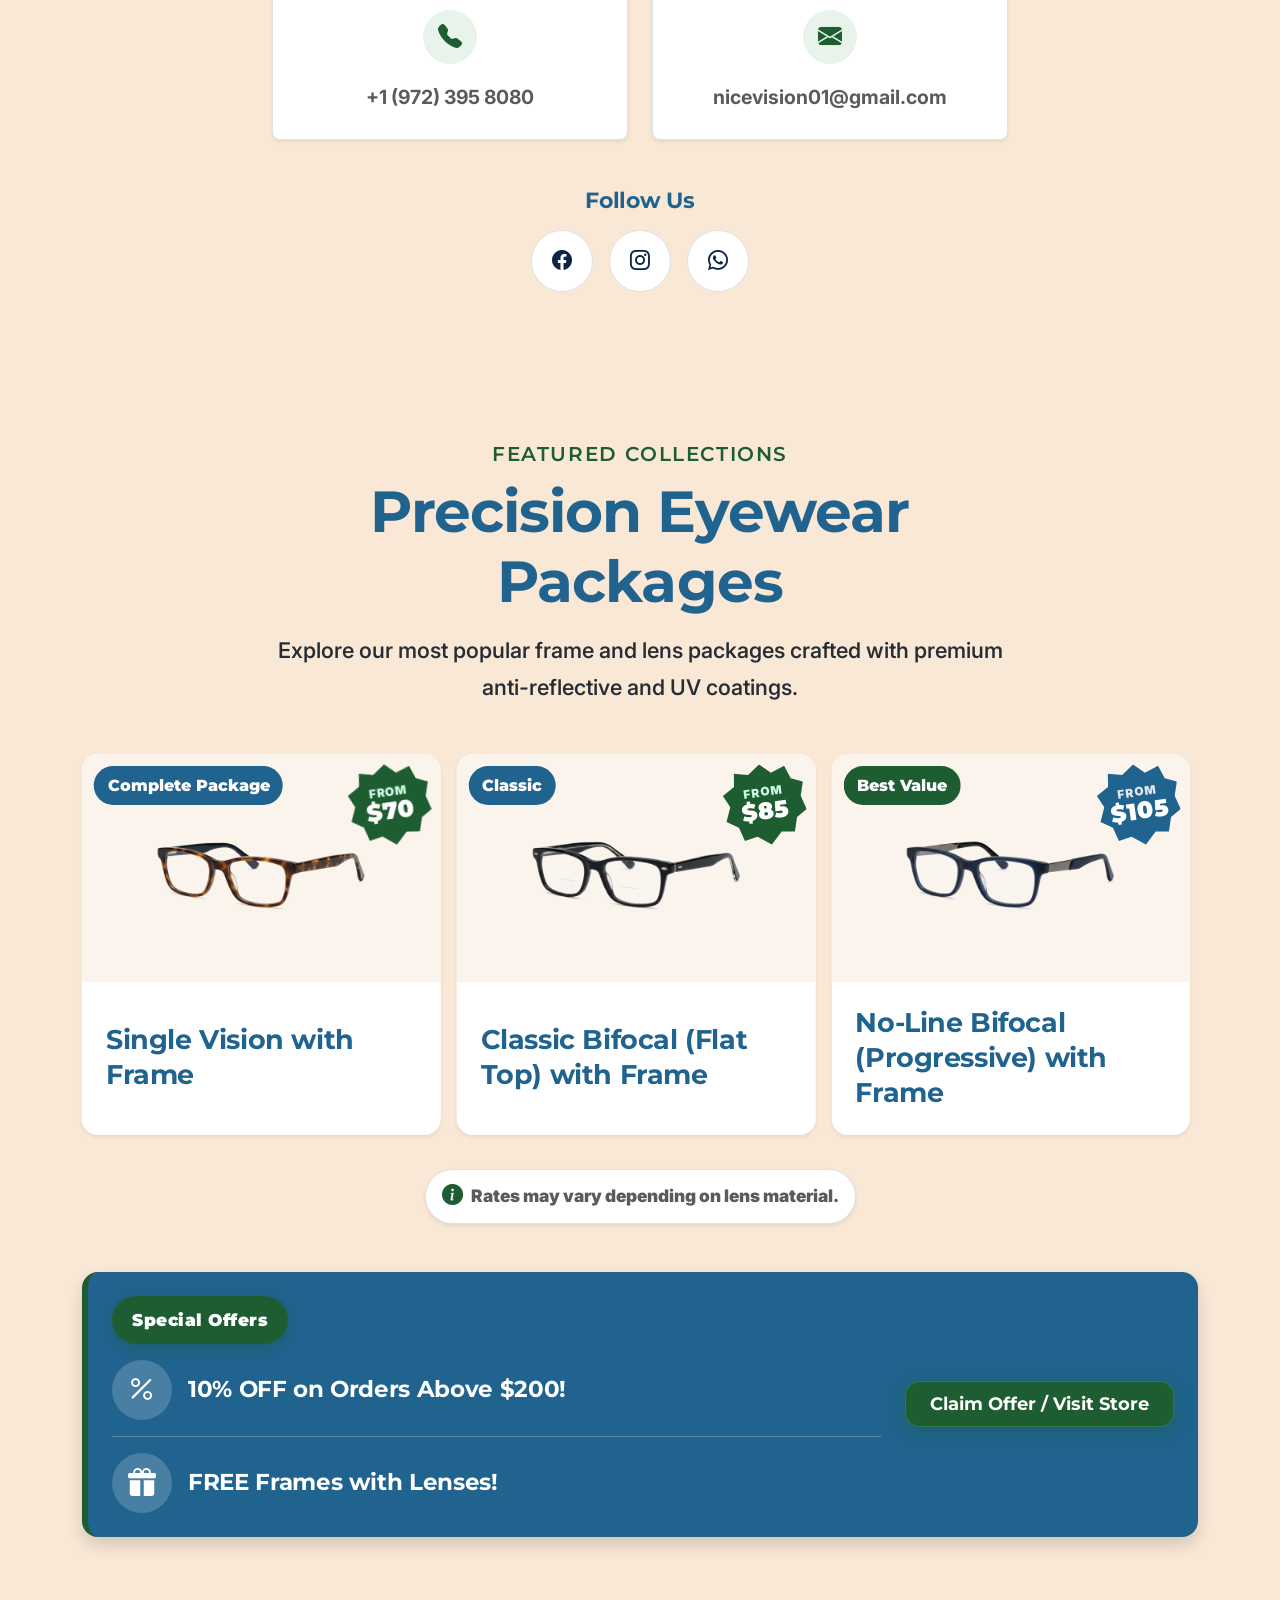
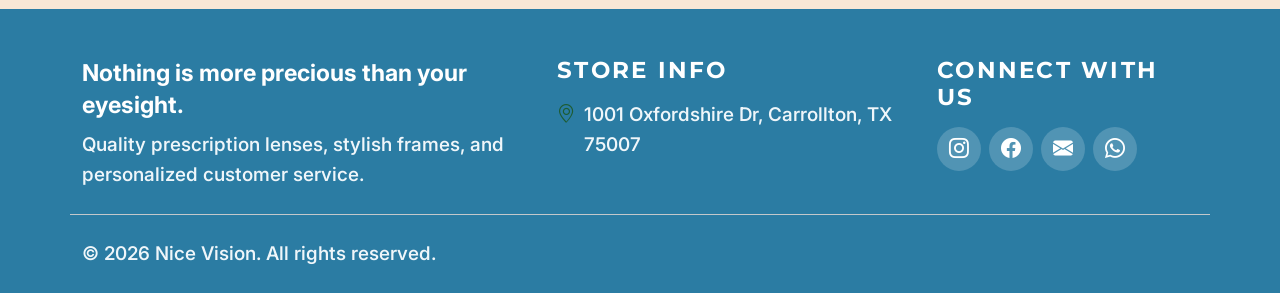
==== commit a2355c65: "updated" ====
--- a/index.html
+++ b/index.html
@@ -155,7 +155,7 @@
    <section id="generations" class="generations-section py-5">
   <div class="container-fluid px-0">
     <div class="generations-img-card shadow-lg overflow-hidden border-top border-bottom">
-      <img src="./assets/model-2.JPG"
+      <img src="./assets/model-02.png"
         alt="Family grandmother and grandchild smiling together wearing stylish optical glasses"
         class="img-fluid w-100 object-fit-cover generations-main-img" loading="lazy">
     </div>
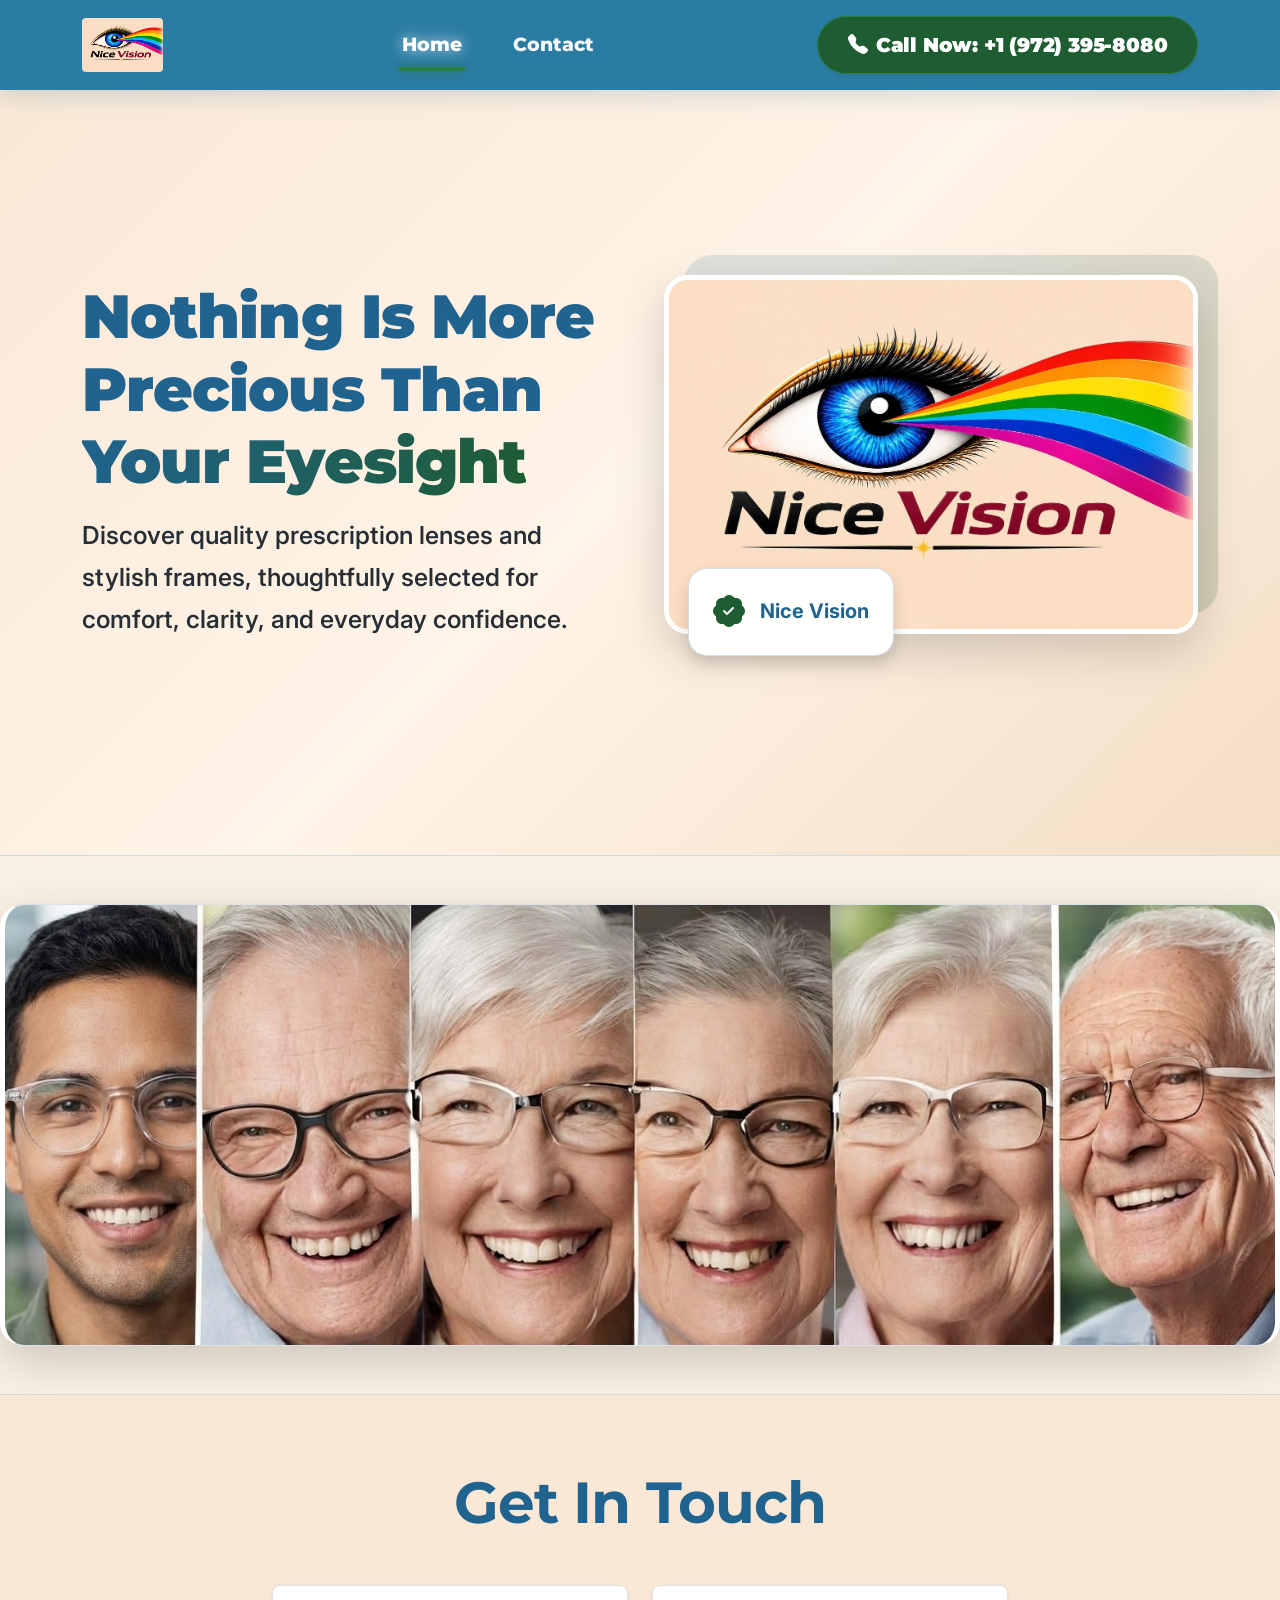
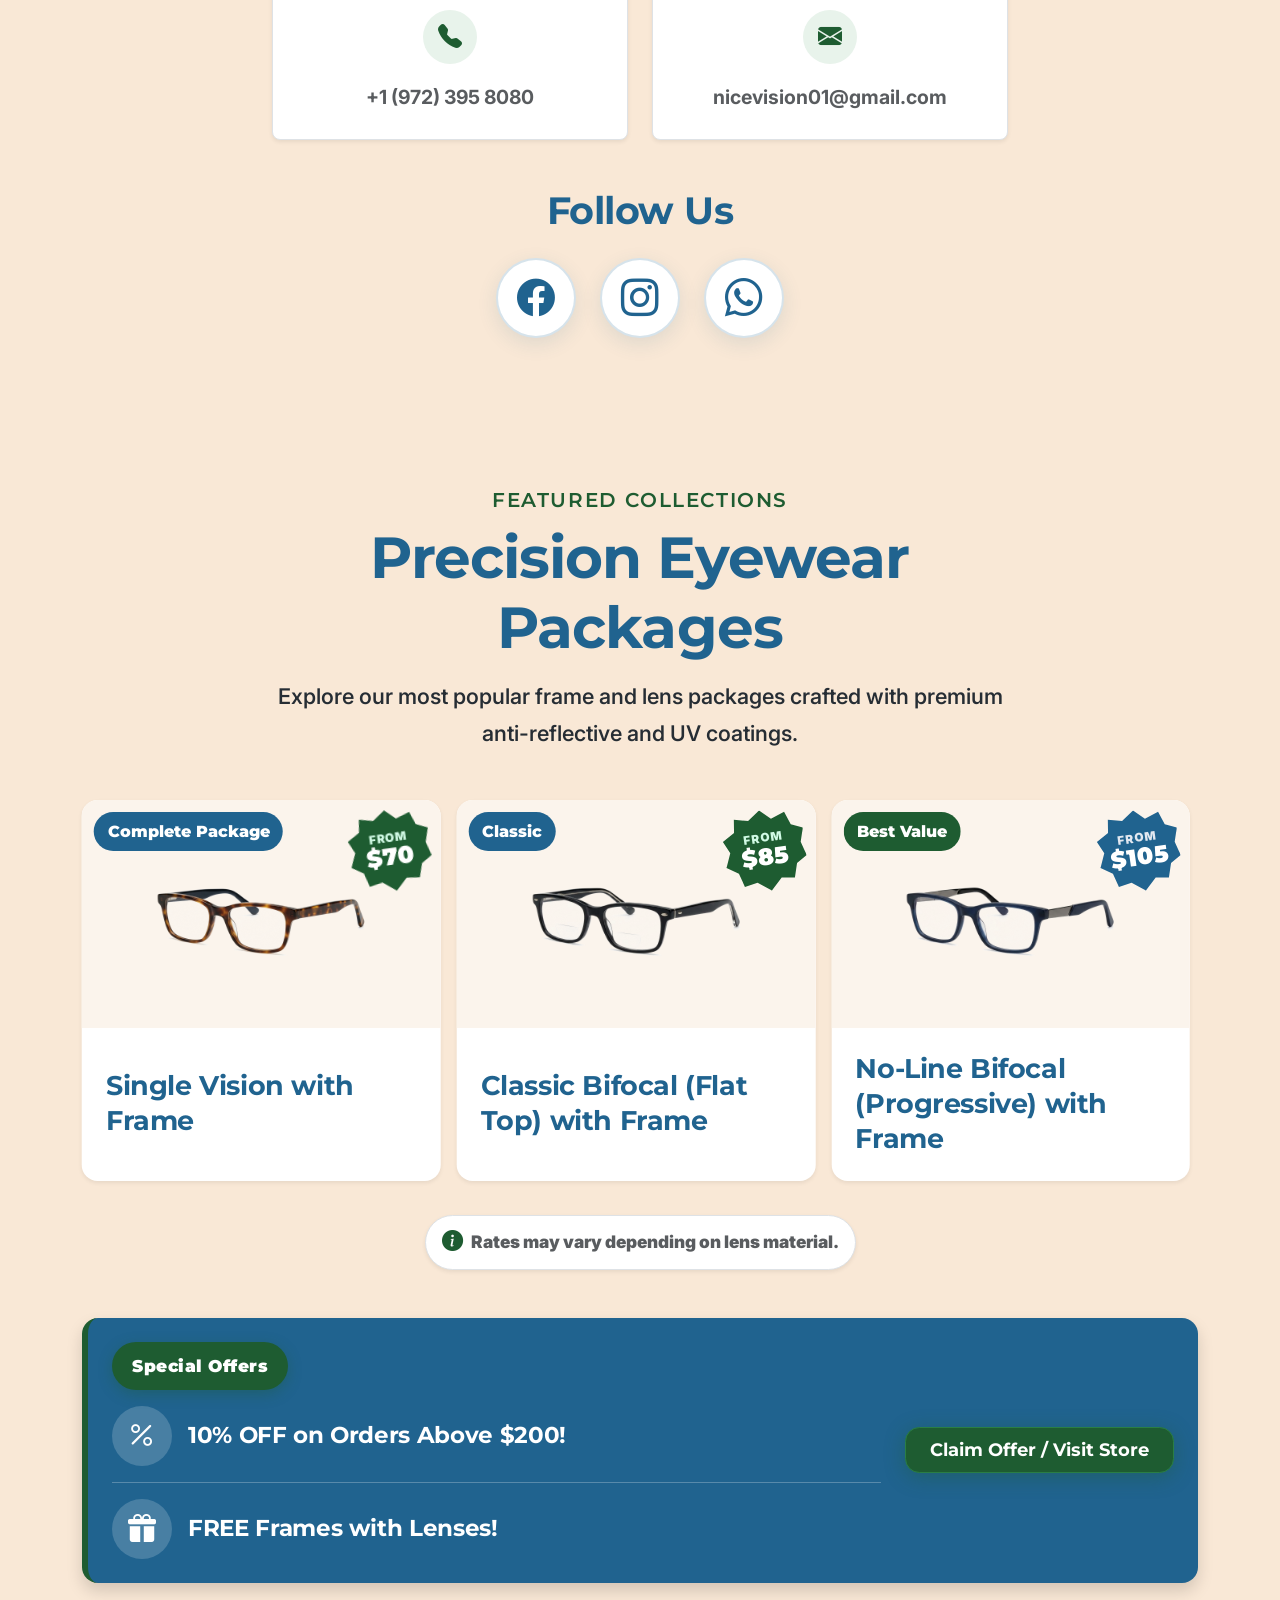
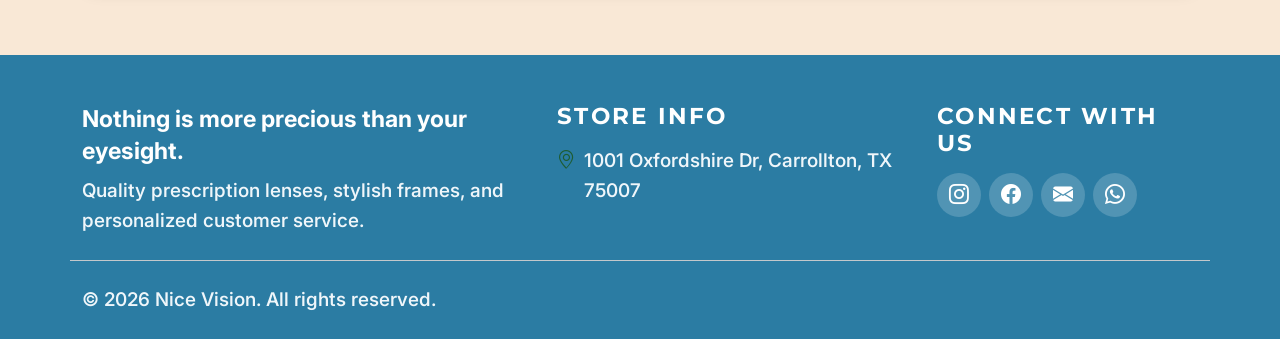
==== commit 6740c05e: "social-size-increased" ====
--- a/index.html
+++ b/index.html
@@ -25,7 +25,7 @@
   <link rel="stylesheet" href="https://cdn.jsdelivr.net/npm/bootstrap-icons@1.11.3/font/bootstrap-icons.min.css">
 
   <!-- Custom CSS -->
-  <link rel="stylesheet" href="style.css?v=1.7">
+  <link rel="stylesheet" href="style.css?v=1.8">
 </head>
 
 <body>
@@ -206,15 +206,15 @@
 
     <!-- Social Icons -->
     <div class="text-center mt-5">
-      <h1 class="h6 fw-bold text-navy mb-3">Follow Us</h1>
-      <div class="d-flex justify-content-center gap-3">
-        <a href="https://www.facebook.com/profile.php?id=61587186373600" target="_blank" rel="noopener" aria-label="Facebook" class="social-link">
+      <h3 class="follow-us-title fw-bold text-navy mb-4">Follow Us</h3>
+      <div class="d-flex justify-content-center gap-3 gap-md-4">
+        <a href="https://www.facebook.com/profile.php?id=61587186373600" target="_blank" rel="noopener" aria-label="Facebook" class="social-link social-facebook">
           <i class="bi bi-facebook"></i>
         </a>
-        <a href="https://www.instagram.com/nicevisionllc?stkn=anczd214YWVnNDRr" target="_blank" rel="noopener" aria-label="Instagram" class="social-link">
+        <a href="https://www.instagram.com/nicevisionllc?stkn=anczd214YWVnNDRr" target="_blank" rel="noopener" aria-label="Instagram" class="social-link social-instagram">
           <i class="bi bi-instagram"></i>
         </a>
-        <a href="https://wa.me/19723958080" target="_blank" rel="noopener" aria-label="WhatsApp" class="social-link">
+        <a href="https://wa.me/19723958080" target="_blank" rel="noopener" aria-label="WhatsApp" class="social-link social-whatsapp">
           <i class="bi bi-whatsapp"></i>
         </a>
         <!-- <a href="https://youtube.com/@yourpage" target="_blank" rel="noopener" aria-label="YouTube" class="social-link">
--- a/style.css
+++ b/style.css
@@ -1101,6 +1101,16 @@
   .section-subtitle {
     font-size: 1.15rem;
   }
+
+  .follow-us-title {
+    font-size: 1.75rem;
+  }
+
+  .social-link {
+    width: 68px;
+    height: 68px;
+    font-size: 2.0rem;
+  }
 }
 
 /* Extra Small Mobile (<380px) */
@@ -1233,48 +1243,76 @@
 
 
 
-/* ADDTIONAL CSS */
-/* .social-link {
-  width: 64px;
-  height: 64px;
+/* Follow Us & Social Links */
+.follow-us-title {
+  font-family: var(--font-heading);
+  font-weight: 900;
+  font-size: clamp(1.85rem, 3.2vw, 2.35rem);
+  color: var(--color-navy);
+  letter-spacing: -0.015em;
+}
+
+.social-link {
+  width: 80px;
+  height: 80px;
   display: inline-flex;
   align-items: center;
   justify-content: center;
   border-radius: 50%;
-  background: #fff;
-  border: 1px solid #dee2e6;
-  color: var(--navy, #0b2545);
-  font-size: 1.75rem;
-  transition: all 0.3s ease;
-}
-.social-link:hover {
-  background: var(--navy, #0b2545);
-  color: #fff;
-  transform: translateY(-3px);
-} */
-
-.social-link {
-  width: 62px;
-  height: 62px;
-  display: inline-flex;
+  background: #FFFFFF;
+  border: 2px solid rgba(32, 99, 143, 0.18);
+  color: var(--color-navy);
+  font-size: 2.35rem;
+  box-shadow: 0 6px 20px rgba(32, 99, 143, 0.12);
+  transition: all var(--transition-speed) var(--transition-ease);
+  text-decoration: none;
+}
+
+.social-link i {
+  display: flex;
   align-items: center;
   justify-content: center;
-  border-radius: 50%;
-  background: #fff;
-  border: 1px solid #dee2e6;
-  color: var(--navy, #0b2545);
-  font-size: 1.25rem;
-  transition: all 0.3s ease;
-}
+  font-size: 2.35rem;
+  line-height: 1;
+  transition: transform var(--transition-speed) ease;
+}
+
 .social-link:hover {
-  background: var(--navy, #0b2545);
-  color: #fff;
-  transform: translateY(-3px);
-}
-
-
-
-
-
-
-
+  transform: translateY(-5px) scale(1.08);
+  box-shadow: 0 12px 28px rgba(32, 99, 143, 0.28);
+}
+
+.social-link:hover i {
+  transform: scale(1.1);
+}
+
+.social-link.social-facebook:hover,
+.social-link[aria-label="Facebook"]:hover {
+  background: #1877F2;
+  border-color: #1877F2;
+  color: #FFFFFF !important;
+  box-shadow: 0 12px 28px rgba(24, 119, 242, 0.45);
+}
+
+.social-link.social-instagram:hover,
+.social-link[aria-label="Instagram"]:hover {
+  background: radial-gradient(circle at 30% 107%, #fdf497 0%, #fdf497 5%, #fd5949 45%, #d6249f 60%, #285AEB 90%);
+  border-color: #d6249f;
+  color: #FFFFFF !important;
+  box-shadow: 0 12px 28px rgba(214, 36, 159, 0.45);
+}
+
+.social-link.social-whatsapp:hover,
+.social-link[aria-label="WhatsApp"]:hover {
+  background: #25D366;
+  border-color: #25D366;
+  color: #FFFFFF !important;
+  box-shadow: 0 12px 28px rgba(37, 211, 102, 0.45);
+}
+
+
+
+
+
+
+
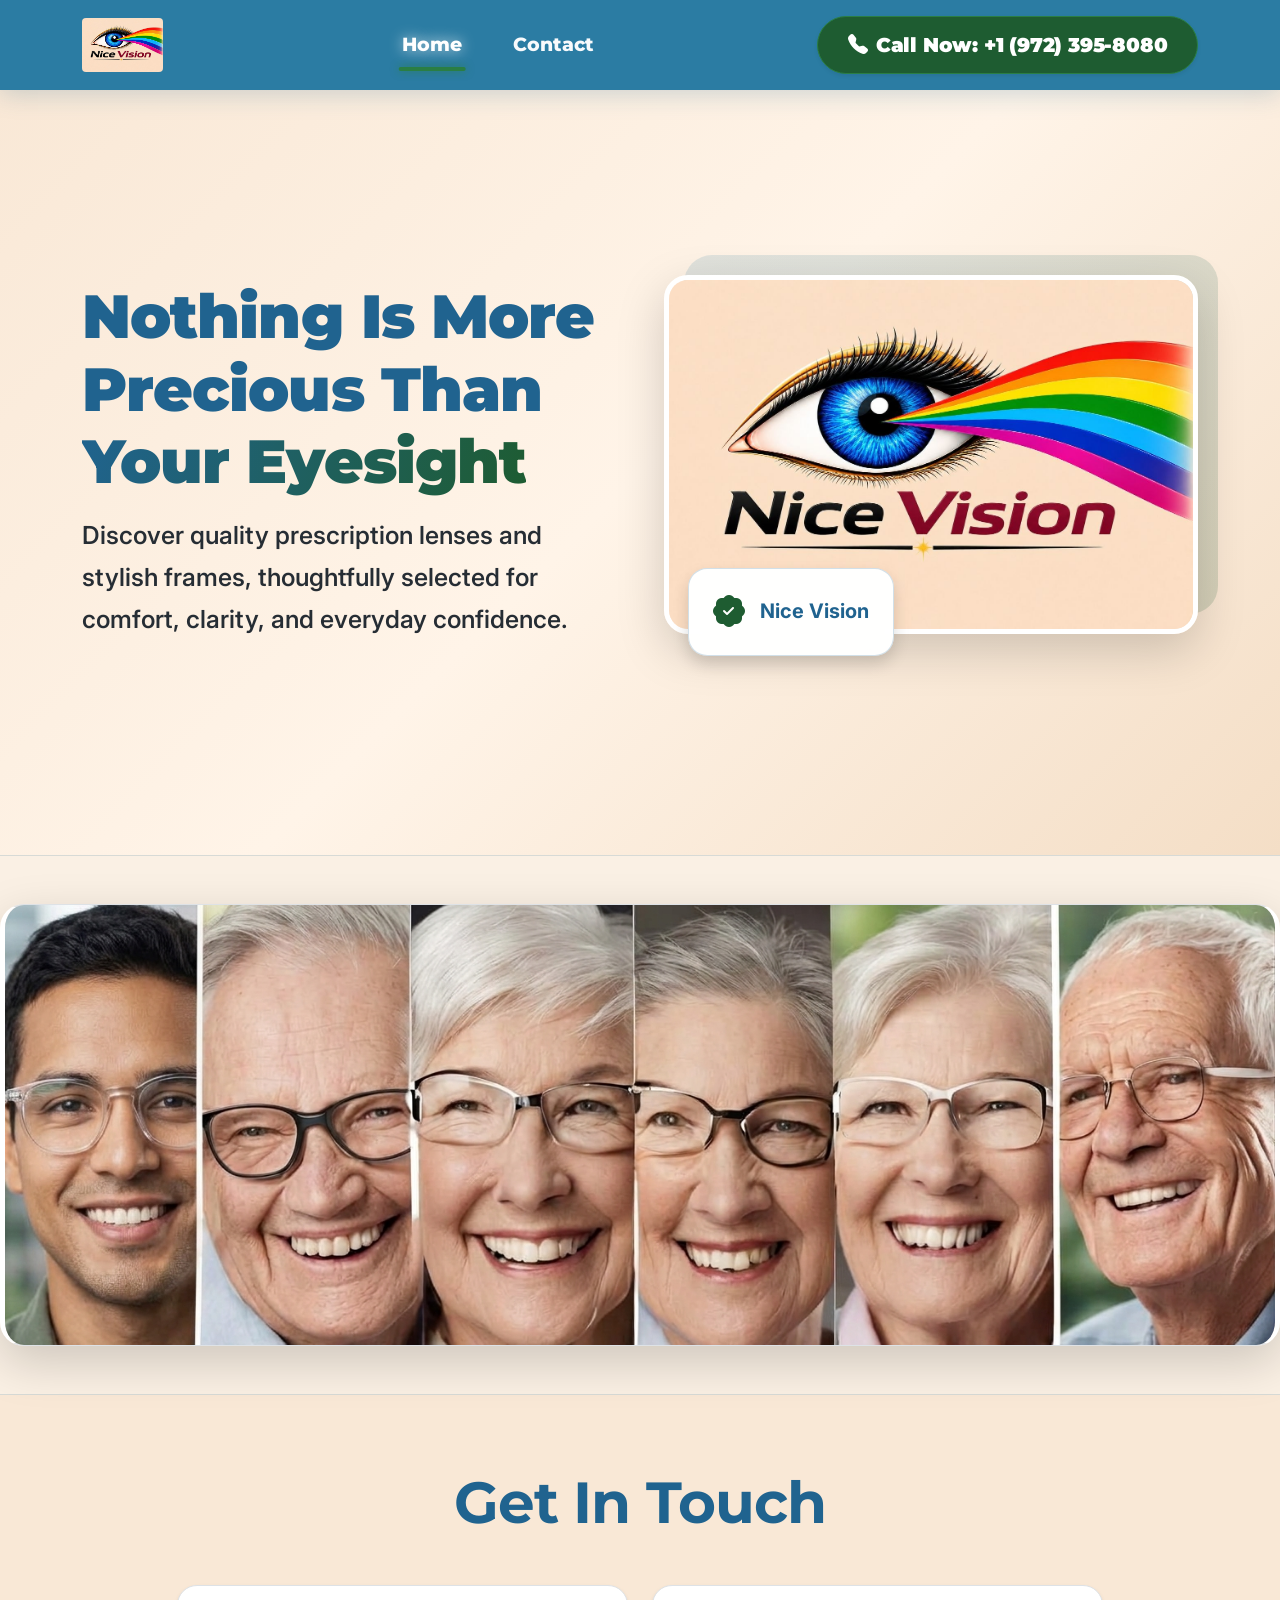
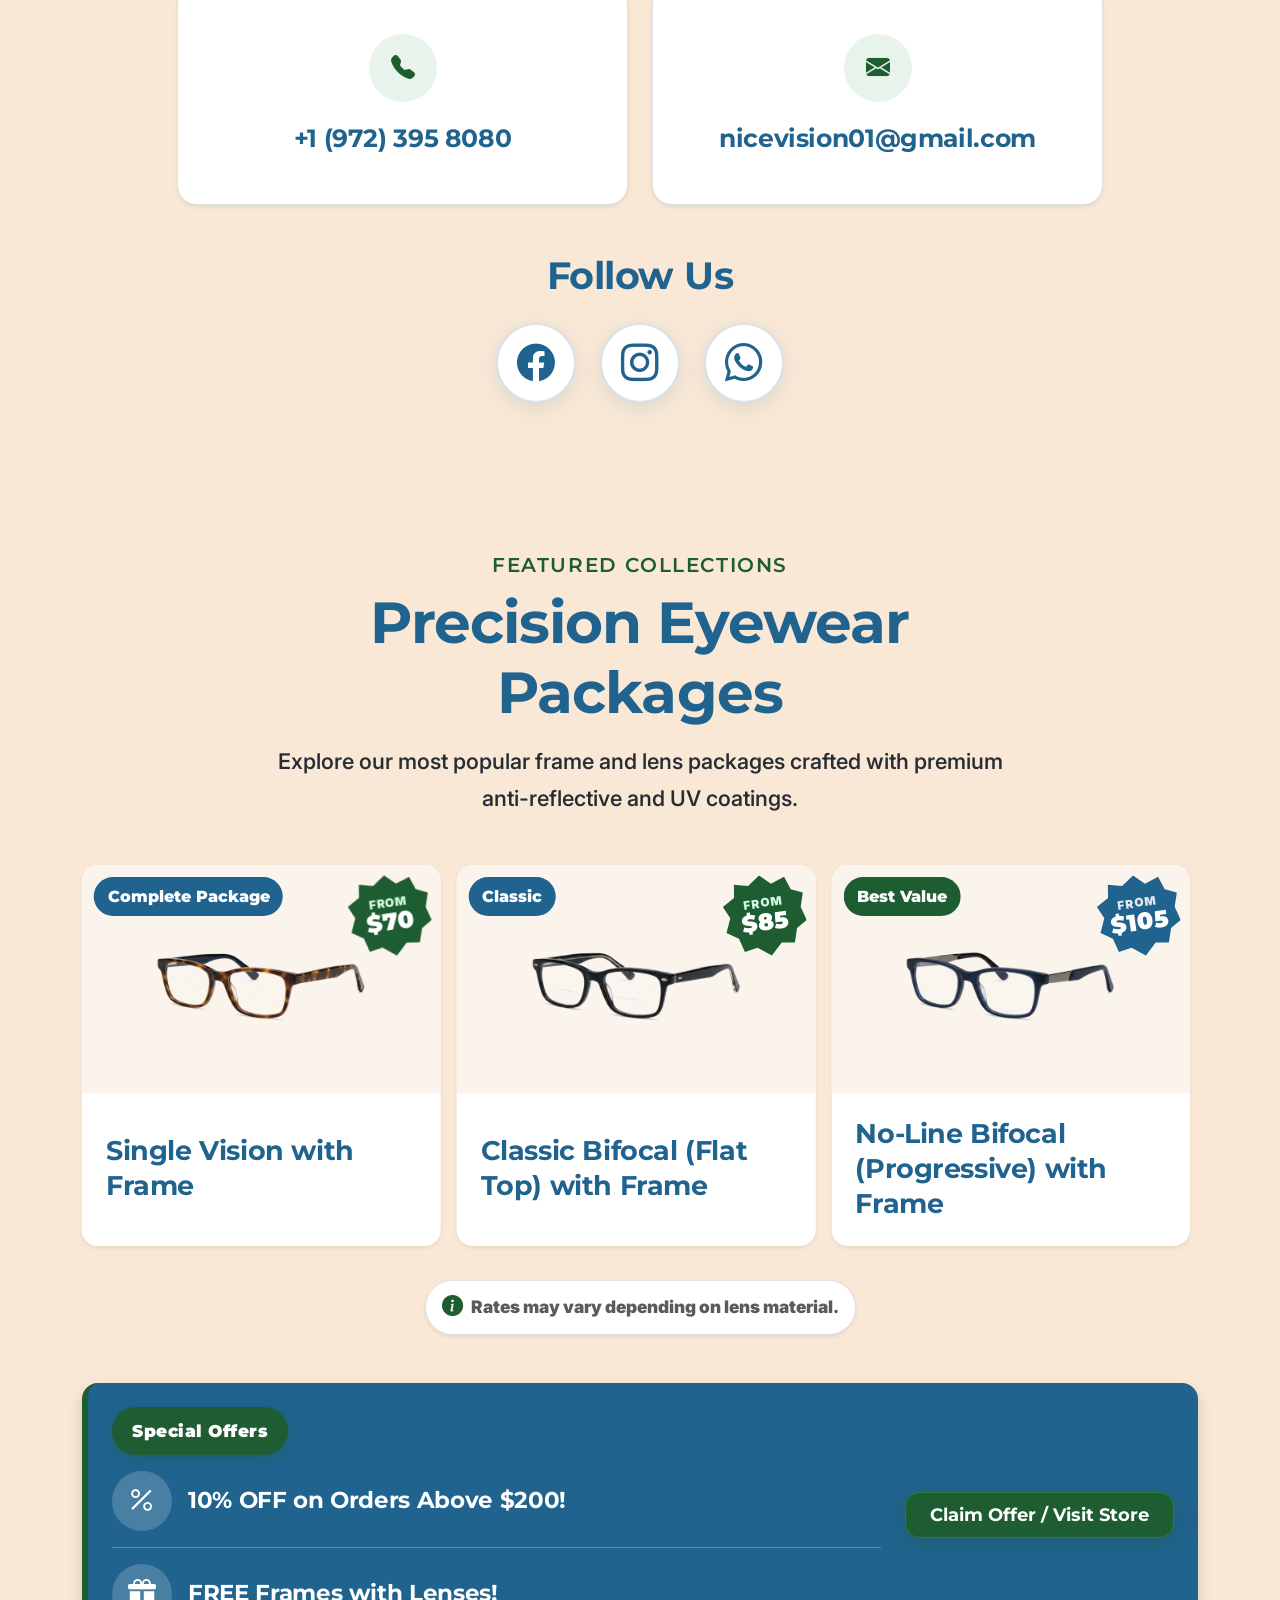
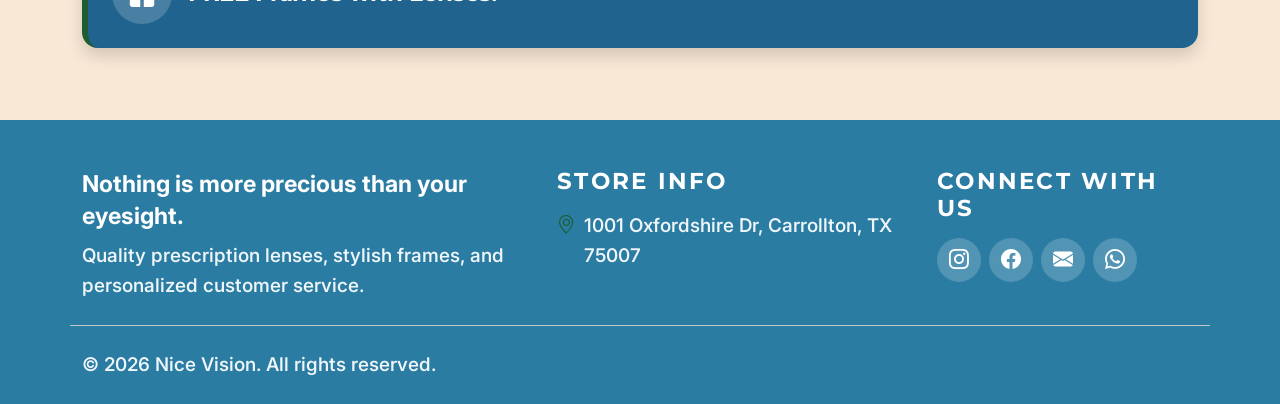
==== commit 224a33dd: "final-update" ====
--- a/index.html
+++ b/index.html
@@ -24,8 +24,12 @@
   <!-- Bootstrap Icons CDN -->
   <link rel="stylesheet" href="https://cdn.jsdelivr.net/npm/bootstrap-icons@1.11.3/font/bootstrap-icons.min.css">
 
+  <title>Nice Vision</title>
+
+  <link rel="icon" type="image/png" href="./assets/logo-nicevision.jpg">
+
   <!-- Custom CSS -->
-  <link rel="stylesheet" href="style.css?v=1.8">
+  <link rel="stylesheet" href="style.css?v=2.0">
 </head>
 
 <body>
@@ -74,7 +78,7 @@
           <!-- Text Column -->
           <div class="col-lg-6 order-2 order-lg-1 text-center text-lg-start">
 
-          
+
 
             <h1 class="hero-title fw-extrabold mb-3">
               Nothing Is More<br>Precious Than<br><span class="text-gradient">Your Eyesight</span>
@@ -152,85 +156,88 @@
     </section>
 
     <!-- ================= EYEWEAR FOR ALL GENERATIONS SECTION ================= -->
-   <section id="generations" class="generations-section py-5">
-  <div class="container-fluid px-0">
-    <div class="generations-img-card shadow-lg overflow-hidden border-top border-bottom">
-      <img src="./assets/model-02.png"
-        alt="Family grandmother and grandchild smiling together wearing stylish optical glasses"
-        class="img-fluid w-100 object-fit-cover generations-main-img" loading="lazy">
-    </div>
-  </div>
-</section>
-
-
-
-
-
-
-<section id="contact" class="contact-section py-5">
-  <div class="container py-lg-4">
-    <div class="text-center mb-5">
-      <!-- <span class="section-subtitle text-uppercase fw-semibold tracking-wider text-accent-sky mb-2 d-inline-block">
+    <section id="generations" class="generations-section py-5">
+      <div class="container-fluid px-0">
+        <div class="generations-img-card shadow-lg overflow-hidden border-top border-bottom">
+          <img src="./assets/model-02.png"
+            alt="Family grandmother and grandchild smiling together wearing stylish optical glasses"
+            class="img-fluid w-100 object-fit-cover generations-main-img" loading="lazy">
+        </div>
+      </div>
+    </section>
+
+
+
+
+
+
+    <section id="contact" class="contact-section py-5">
+      <div class="container py-lg-4">
+        <div class="text-center mb-5">
+          <!-- <span class="section-subtitle text-uppercase fw-semibold tracking-wider text-accent-sky mb-2 d-inline-block">
         Get In Touch
       </span> -->
-      <h2 class="section-title text-navy fw-bold mb-3">Get In Touch</h2>
-    </div>
-
-    <div class="row g-4 justify-content-center">
-      <!-- Mobile -->
-      <div class="col-md-6 col-lg-4">
-        <a href="tel:+9723958080" class="text-decoration-none">
-          <div class="feature-card p-4 rounded-3 h-100 border shadow-sm bg-white text-center">
-            <div class="feature-icon-box bg-green-subtle text-accent-green rounded-circle mx-auto mb-3">
-              <i class="bi bi-telephone-fill fs-4"></i>
-            </div>
-            <!-- <h3 class="h6 fw-bold text-navy mb-1">Mobile</h3> -->
-            <span class="text-muted">+1 (972) 395 8080</span>
-          </div>
-        </a>
-      </div>
-
-      <!-- Email -->
-      <div class="col-md-6 col-lg-4">
-        <a href="mailto:nicevision01@gmail.com" class="text-decoration-none">
-          <div class="feature-card p-4 rounded-3 h-100 border shadow-sm bg-white text-center">
-            <div class="feature-icon-box bg-sky-subtle text-accent-sky rounded-circle mx-auto mb-3">
-              <i class="bi bi-envelope-fill fs-4"></i>
-            </div>
-            <!-- <h3 class="h6 fw-bold text-navy mb-1">Email</h3> -->
-            <span class="text-muted">nicevision01@gmail.com</span>
-          </div>
-        </a>
-      </div>
-    </div>
-
-    <!-- Social Icons -->
-    <div class="text-center mt-5">
-      <h3 class="follow-us-title fw-bold text-navy mb-4">Follow Us</h3>
-      <div class="d-flex justify-content-center gap-3 gap-md-4">
-        <a href="https://www.facebook.com/profile.php?id=61587186373600" target="_blank" rel="noopener" aria-label="Facebook" class="social-link social-facebook">
-          <i class="bi bi-facebook"></i>
-        </a>
-        <a href="https://www.instagram.com/nicevisionllc?stkn=anczd214YWVnNDRr" target="_blank" rel="noopener" aria-label="Instagram" class="social-link social-instagram">
-          <i class="bi bi-instagram"></i>
-        </a>
-        <a href="https://wa.me/19723958080" target="_blank" rel="noopener" aria-label="WhatsApp" class="social-link social-whatsapp">
-          <i class="bi bi-whatsapp"></i>
-        </a>
-        <!-- <a href="https://youtube.com/@yourpage" target="_blank" rel="noopener" aria-label="YouTube" class="social-link">
+          <h2 class="section-title text-navy fw-bold mb-3">Get In Touch</h2>
+        </div>
+
+        <div class="row g-4 justify-content-center">
+          <!-- Mobile -->
+          <div class="col-md-6 col-lg-5">
+            <a href="tel:+9723958080" class="text-decoration-none">
+              <div class="feature-card p-4 p-lg-5 rounded-4 h-100 border shadow-sm bg-white text-center">
+                <div class="feature-icon-box bg-green-subtle text-accent-green rounded-circle mx-auto mb-3">
+                  <i class="bi bi-telephone-fill fs-4"></i>
+                </div>
+                <!-- <h3 class="h6 fw-bold text-navy mb-1">Mobile</h3> -->
+                <span class="contact-card-value fw-bold text-navy">+1 (972) 395 8080</span>
+              </div>
+            </a>
+          </div>
+
+          <!-- Email -->
+          <div class="col-md-6 col-lg-5">
+            <a href="mailto:nicevision01@gmail.com" class="text-decoration-none">
+              <div class="feature-card p-4 p-lg-5 rounded-4 h-100 border shadow-sm bg-white text-center">
+                <div class="feature-icon-box bg-sky-subtle text-accent-sky rounded-circle mx-auto mb-3">
+                  <i class="bi bi-envelope-fill fs-4"></i>
+                </div>
+                <!-- <h3 class="h6 fw-bold text-navy mb-1">Email</h3> -->
+                <span class="contact-card-value fw-bold text-navy">nicevision01@gmail.com</span>
+              </div>
+            </a>
+          </div>
+        </div>
+
+        <!-- Social Icons -->
+        <div class="text-center mt-5">
+          <h3 class="follow-us-title fw-bold text-navy mb-4">Follow Us</h3>
+          <div class="d-flex justify-content-center gap-3 gap-md-4">
+            <a href="https://www.facebook.com/profile.php?id=61587186373600" target="_blank" rel="noopener"
+              aria-label="Facebook" class="social-link social-facebook">
+              <i class="bi bi-facebook"></i>
+            </a>
+            <a href="https://www.instagram.com/nicevisionllc?stkn=anczd214YWVnNDRr" target="_blank" rel="noopener"
+              aria-label="Instagram" class="social-link social-instagram">
+              <i class="bi bi-instagram"></i>
+            </a>
+            <a href="https://wa.me/19723958080" target="_blank" rel="noopener" aria-label="WhatsApp"
+              class="social-link social-whatsapp">
+              <i class="bi bi-whatsapp"></i>
+            </a>
+            <!-- <a href="https://youtube.com/@yourpage" target="_blank" rel="noopener" aria-label="YouTube" class="social-link">
           <i class="bi bi-youtube"></i>
         </a> -->
-      </div>
-    </div>
-  </div>
-</section>
-
-
-
-
-
-
-  
+          </div>
+        </div>
+      </div>
+    </section>
+
+
+
+
+
+
+
 
 
     <!-- ================= FEATURED PRODUCTS SECTION ================= -->
@@ -380,8 +387,8 @@
               <i class="bi bi-info-circle-fill text-accent-green"></i>
               <span class="extra-small text-muted"><strong>Rates may vary depending on lens material.
 
-              </strong> 
-              <!-- Plastic &
+                </strong>
+                <!-- Plastic &
                 Polycarbonate available. -->
               </span>
             </div>
@@ -412,52 +419,53 @@
 
         </div> -->
 
-            <!-- Special Offer 1 Hero Pill -->
-            <!-- <div class="hero-offer-pill mb-3">
+        <!-- Special Offer 1 Hero Pill -->
+        <!-- <div class="hero-offer-pill mb-3">
               <i class="bi bi-gift-fill text-warning fs-5"></i>
               <span>Special Offer: <strong>FREE Frames with Lenses!</strong></span>
             </div> -->
-          
-
-
-
-
-           <div class="special-promo-banner mt-5 p-4 rounded-4 text-white d-flex flex-column flex-lg-row align-items-center justify-content-between gap-4 shadow">
-
-  <div class="w-100">
-
-    <!-- Single heading -->
-    <span class="promo-pill-green d-inline-block mb-3">Special Offers</span>
-
-    <div class="d-flex flex-column gap-3">
-
-      <!-- Offer 1 -->
-      <div class="d-flex align-items-center gap-3">
-        <div class="promo-icon-badge flex-shrink-0">
-          <i class="bi bi-percent fs-3 text-accent-yellow"></i>
-        </div>
-        <h3 class="h5 fw-bold mb-0">10% OFF on Orders Above $200!</h3>
-      </div>
-
-      <hr class="promo-divider my-0">
-
-      <!-- Offer 2 -->
-      <div class="d-flex align-items-center gap-3">
-        <div class="promo-icon-badge flex-shrink-0">
-          <i class="bi bi-gift-fill fs-3 text-accent-yellow"></i>
-        </div>
-        <h3 class="h5 fw-bold mb-0">FREE Frames with Lenses!</h3>
-      </div>
-
-    </div>
-  </div>
-
-  <!-- Button -->
-  <a href="contact.html" class="btn btn-accent-yellow fw-bold px-4 py-2 text-navy text-nowrap">
-    Claim Offer / Visit Store
-  </a>
-
-</div>
+
+
+
+
+
+        <div
+          class="special-promo-banner mt-5 p-4 rounded-4 text-white d-flex flex-column flex-lg-row align-items-center justify-content-between gap-4 shadow">
+
+          <div class="w-100">
+
+            <!-- Single heading -->
+            <span class="promo-pill-green d-inline-block mb-3">Special Offers</span>
+
+            <div class="d-flex flex-column gap-3">
+
+              <!-- Offer 1 -->
+              <div class="d-flex align-items-center gap-3">
+                <div class="promo-icon-badge flex-shrink-0">
+                  <i class="bi bi-percent fs-3 text-accent-yellow"></i>
+                </div>
+                <h3 class="h5 fw-bold mb-0">10% OFF on Orders Above $200!</h3>
+              </div>
+
+              <hr class="promo-divider my-0">
+
+              <!-- Offer 2 -->
+              <div class="d-flex align-items-center gap-3">
+                <div class="promo-icon-badge flex-shrink-0">
+                  <i class="bi bi-gift-fill fs-3 text-accent-yellow"></i>
+                </div>
+                <h3 class="h5 fw-bold mb-0">FREE Frames with Lenses!</h3>
+              </div>
+
+            </div>
+          </div>
+
+          <!-- Button -->
+          <a href="contact.html" class="btn btn-accent-yellow fw-bold px-4 py-2 text-navy text-nowrap">
+            Claim Offer / Visit Store
+          </a>
+
+        </div>
 
 
 
@@ -616,10 +624,11 @@
         <div class="col-lg-3 col-md-6">
           <h4 class="h6 fw-bold text-white mb-3 text-uppercase tracking-wider">Connect With Us</h4>
           <div class="d-flex gap-2">
-            <a href="https://www.instagram.com/nicevisionllc?stkn=anczd214YWVnNDRr" target="_blank" rel="noopener noreferrer" class="social-icon-btn"
-              aria-label="Nice Vision on Instagram"><i class="bi bi-instagram"></i></a>
-            <a href="https://www.facebook.com/profile.php?id=61587186373600" target="_blank" rel="noopener noreferrer" class="social-icon-btn"
-              aria-label="Nice Vision on Facebook"><i class="bi bi-facebook"></i></a>
+            <a href="https://www.instagram.com/nicevisionllc?stkn=anczd214YWVnNDRr" target="_blank"
+              rel="noopener noreferrer" class="social-icon-btn" aria-label="Nice Vision on Instagram"><i
+                class="bi bi-instagram"></i></a>
+            <a href="https://www.facebook.com/profile.php?id=61587186373600" target="_blank" rel="noopener noreferrer"
+              class="social-icon-btn" aria-label="Nice Vision on Facebook"><i class="bi bi-facebook"></i></a>
             <a href="mailto:nicevision01@gmail.com" class="social-icon-btn" aria-label="Email Nice Vision via Gmail"><i
                 class="bi bi-envelope-fill"></i></a>
             <a href="https://wa.me/19723958080" target="_blank" rel="noopener noreferrer" class="social-icon-btn"
--- a/style.css
+++ b/style.css
@@ -854,8 +854,40 @@
 
 .contact-section a[href^="tel:"],
 .contact-section a[href^="mailto:"] {
-  font-size: 1.25rem;
-  font-weight: 700;
+  font-size: 1.35rem;
+  font-weight: 800;
+}
+
+.contact-card-value {
+  font-family: var(--font-heading);
+  font-size: clamp(1.4rem, 2.5vw, 1.7rem);
+  font-weight: 850;
+  color: var(--color-navy) !important;
+  line-height: 1.35;
+  letter-spacing: -0.015em;
+  display: inline-block;
+  word-break: break-word;
+  transition: color var(--transition-speed) ease, transform var(--transition-speed) ease;
+}
+
+.feature-card:hover .contact-card-value {
+  color: var(--color-green) !important;
+}
+
+.contact-section .feature-card {
+  transition: transform var(--transition-speed) ease, box-shadow var(--transition-speed) ease, border-color var(--transition-speed) ease;
+}
+
+.contact-section .feature-card:hover {
+  border-color: var(--color-green) !important;
+  transform: translateY(-4px);
+  box-shadow: var(--shadow-md) !important;
+}
+
+.contact-section .feature-icon-box {
+  width: 62px;
+  height: 62px;
+  font-size: 1.65rem;
 }
 
 .contact-icon {
@@ -1161,6 +1193,27 @@
   .brand-navbar .nav-link {
     font-size: 1.18rem;
   }
+
+  .contact-section .feature-card {
+    padding: 2.75rem 2.25rem !important;
+    min-height: 220px;
+    display: flex;
+    flex-direction: column;
+    align-items: center;
+    justify-content: center;
+    border-radius: 1.25rem !important;
+  }
+
+  .contact-section .feature-icon-box {
+    width: 68px;
+    height: 68px;
+    font-size: 1.85rem;
+    margin-bottom: 1.25rem !important;
+  }
+
+  .contact-section .contact-card-value {
+    font-size: 1.55rem;
+  }
 }
 
 /* ================= PAGE HEADER & SPECIAL PROMOS ================= */
